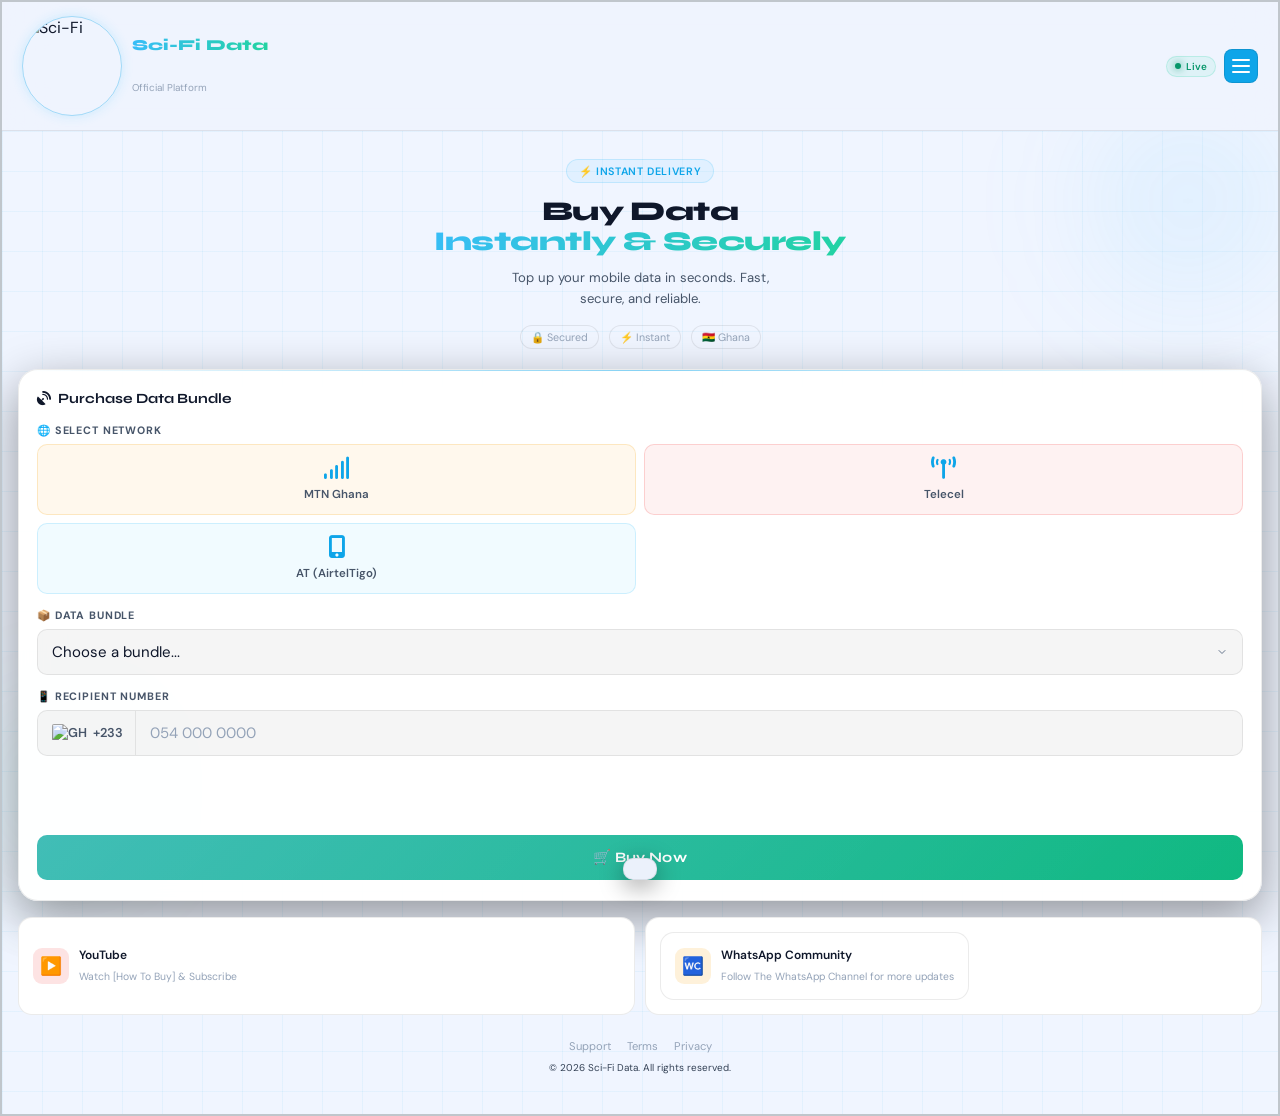
==== index.html @ 79920dbc "Add files via upload" ====
<!DOCTYPE html>

<html lang="en">
<head>

   <script src="https://cdn.jsdelivr.net/npm/eruda"></script>
    <script>
        eruda.init();
    </script>

<meta name="google-site-verification" content="oDzcV6Ibpo5Q54wV2szqfqz9L-232nFg3pJ0kwwV8Q4" />

    <meta charset="UTF-8">
    <meta name="viewport" content="width=device-width, initial-scale=1.0">
    <title>Sci-Fi Data | Fast, Secure & Cheap MTN, TELECEL and AirtelTigo  Data Bundles</title>

<link rel="icon" href="data:image/svg+xml,<svg xmlns=%22http://www.w3.org/2000/svg%22 viewBox=%220 0 100 100%22><rect width=%22100%22 height=%22100%22 rx=%2220%22 fill=%22%2338BDF8%22/><text y=%221.2em%22 x=%228%22 font-size=%2265%22 font-weight=%22bold%22 font-family=%22Arial%22 fill=%22white%22>SF</text></svg>">

<link rel="icon" href="favicon.ico" type="image/x-icon">

<link rel="icon" sizes="192x192" href="logo-192.png">

<link rel="apple-touch-icon" href="logo-apple.png">


    <link href="https://fonts.googleapis.com/css2?family=Syne:wght@400;600;700;800&family=DM+Sans:wght@300;400;500;600&display=swap" rel="stylesheet">
    <script src="https://cdn.jsdelivr.net/npm/@supabase/supabase-js@2" crossorigin="anonymous"></script>

<script src="https://js.paystack.co/v1/inline.js"></script>

  

<link rel="stylesheet" href="https://cdnjs.cloudflare.com/ajax/libs/font-awesome/6.0.0/css/all.min.css">

<meta property="og:image" content="https://shark-enpire.github.io/sci-fidatabundle/static/img/IMG_0749.png">

<meta property="og:title" content="Sci-Fi Data: Cheap MTN & Vodafone Bundles">

<meta property="og:description" content="Get 1GB for only 5GHC. Fast, automated, and reliable service.">

<meta property="og:url" content="https://shark-empire.github.io/fci-fidatabundle/">

<meta property="og:type" content="website">

<meta name="twitter:card" content="summary_large_image">
<meta name="twitter:image" content="https://shark-empire.github.io/sci-fidatabundle/static/img/IMG_0749.png">


    <style>


    /* ═══════════════════════════════════════
       THEME: DARK (default) + LIGHT (device)
    ═══════════════════════════════════════ */
    :root {
        --bg:            #050A14;
        --surface:       #0D1526;
        --surface2:      #111E35;
        --border:        rgba(255,255,255,0.07);
        --border-accent: rgba(56,189,248,0.3);
        --accent:        #38BDF8;
        --accent2:       #0EA5E9;
        --green:         #22D3A1;
        --green2:        #10B981;
        --text:          #F0F6FF;
        --muted:         #64748B;
        --muted2:        #94A3B8;
        --yellow:        #F59E0B;
        --red:           #EF4444;
        --radius:        16px;
        --radius-sm:     10px;
        --shell-bg:      #0a0f1a;
        --shell-border:  rgba(255,255,255,0.12);
        --shell-btn:     #1a1a1a;
        --header-bg:     rgba(5,10,20,0.85);
        --card-bg:       rgba(13,21,38,0.85);
        --input-bg:      rgba(0,0,0,0.3);
    }

    @media (prefers-color-scheme: light) {
        :root {
            --bg:            #F0F5FF;
            --surface:       #FFFFFF;
            --surface2:      #EBF1FB;
            --border:        rgba(0,0,0,0.08);
            --border-accent: rgba(14,165,233,0.35);
            --accent:        #0EA5E9;
            --accent2:       #0284C7;
            --green:         #059669;
            --green2:        #047857;
            --text:          #0F172A;
            --muted:         #94A3B8;
            --muted2:        #475569;
            --yellow:        #D97706;
            --red:           #DC2626;
            --shell-bg:      #E2E8F0;
            --shell-border:  rgba(0,0,0,0.15);
            --shell-btn:     #CBD5E1;
            --header-bg:     rgba(240,245,255,0.92);
            --card-bg:       rgba(255,255,255,0.95);
            --input-bg:      rgba(0,0,0,0.04);
        }
    }

    /* ═══════════════════════════════════════
       RESET & BASE
    ═══════════════════════════════════════ */
    * { margin: 0; padding: 0; box-sizing: border-box; }

    body {
        font-family: 'DM Sans', sans-serif;
        color: var(--text);
        min-height: 100vh;
        display: flex;
        align-items: center;
        justify-content: center;
        background: #0d0d0d;
        position: relative;
    }
    @media (prefers-color-scheme: light) {
        body { background: #C0CFE4; }
    }

    body::before {
        content: '';
        position: fixed; inset: 0; z-index: 0;
        background:
            radial-gradient(ellipse 80% 60% at 50% 0%,  rgba(56,189,248,0.07)  0%, transparent 70%),
            radial-gradient(ellipse 60% 40% at 80% 100%, rgba(34,211,161,0.05) 0%, transparent 60%),
            linear-gradient(160deg, #040810 0%, #000 60%);
    }
    @media (prefers-color-scheme: light) {
        body::before {
            background:
                radial-gradient(ellipse 80% 60% at 50% 0%,  rgba(14,165,233,0.1) 0%, transparent 70%),
                radial-gradient(ellipse 60% 40% at 80% 100%, rgba(5,150,105,0.07) 0%, transparent 60%),
                linear-gradient(160deg, #BFCFE4 0%, #C0CFE4 60%);
        }
    }

    /* ═══════════════════════════════════════
       PHONE SHELL
       KEY FIX: height (not min-height) so the
       flex children are truly constrained and
       only .screen scrolls internally.
    ═══════════════════════════════════════ */
    .phone-shell {
        position: relative;
        z-index: 1;
        width:  100%;
        min-height: 100dvh;
        background: var(--shell-bg);
        border-radius: 0;
        border: 2px solid var(--shell-border);
        box-shadow:
            0 0 0 1px  rgba(0,0,0,0.5),
            0 0 0 10px var(--shell-btn),
            0 0 0 11px rgba(0,0,0,0.12),
            0 60px 120px rgba(0,0,0,0.55),
            0 20px 40px  rgba(0,0,0,0.35),
            inset 0 0 0 1px rgba(255,255,255,0.05);
        overflow: hidden;
        display: flex;
        flex-direction: column;
    }

    /* decorative side buttons */
    .phone-shell::before {
        content: '';
        position: absolute; left: -13px; top: 130px;
        width: 4px; height: 36px;
        background: var(--shell-btn);
        border-radius: 2px 0 0 2px;
        box-shadow: 0 50px 0 var(--shell-btn), 0 96px 0 var(--shell-btn);
    }
    .phone-shell::after {
        content: '';
        position: absolute; right: -13px; top: 180px;
        width: 4px; height: 70px;
        background: var(--shell-btn);
        border-radius: 0 2px 2px 0;
    }

    /* ═══════════════════════════════════════
       HEADER  —  flex-shrink:0 = never scrolls
    ═══════════════════════════════════════ */
    .app-header {
        flex-shrink: 0;
        display: flex;
        align-items: center;
        justify-content: space-between;
        padding: 14px 20px;
        background: var(--header-bg);
        backdrop-filter: blur(24px);
        -webkit-backdrop-filter: blur(24px);
        border-bottom: 1px solid var(--border);
        z-index: 30;
    }

    .logo-group { display: flex; align-items: center; gap: 10px; }
    .logo-img {
        width: 100px; height: 100px;
        border-radius: 50%; object-fit: cover;
        border: 1.5px solid var(--border-accent);
        box-shadow: 0 0 12px rgba(56,189,248,0.2);
    }

.logo-text strong {
    display: block;
    font-family: 'Syne', sans-serif;
    font-weight: 800; 
    font-size: 0.95rem;
    
    /* 1. Set a solid fallback color first */
    color: #38BDF8; 
    
    /* 2. Apply the gradient */
    background-image: linear-gradient(90deg, #38BDF8, #22D3A1);
    
    /* 3. Clip it */
    -webkit-background-clip: text;
    background-clip: text;
    
    /* 4. Only then set fill to transparent */
    -webkit-text-fill-color: transparent;
}



    .logo-text span { font-size: 0.62rem; color: var(--muted); }

    .header-right { display: flex; align-items: center; gap: 8px; }

    .status-pill {
        display: flex; align-items: center; gap: 5px;
        padding: 3px 8px;
        background: rgba(34,211,161,0.08);
        border: 1px solid rgba(34,211,161,0.2);
        border-radius: 20px;
        font-size: 0.62rem; font-weight: 600;
        color: var(--green);
    }

.status-dot {
    width: 6px; 
    height: 6px; 
    border-radius: 50%;
    background-color: var(--green); /* Ensure this is #22D3A1 */
    flex-shrink: 0; /* Prevents the dot from squishing */
    display: block;
    box-shadow: 0 0 8px var(--green);
    animation: pulse-dot 1.5s infinite;
}

@keyframes pulse-dot {
    0% {
        transform: scale(0.95);
        box-shadow: 0 0 0 0 rgba(34, 211, 161, 0.7);
    }
    70% {
        transform: scale(1);
        box-shadow: 0 0 0 6px rgba(34, 211, 161, 0);
    }
    100% {
        transform: scale(0.95);
        box-shadow: 0 0 0 0 rgba(34, 211, 161, 0);
    }
}


.menu-btn {
    width: 34px; 
    height: 34px; 
    border-radius: 8px;
    border: 1px solid rgba(255,255,255,0.2);
    display: flex; 
    flex-direction: column;
    align-items: center; 
    justify-content: center;
    gap: 4px;
    cursor: pointer;
    background-color: #20b2aa; 
    transition: all 0.3s ease; /* Adds a smooth color flip */
}

.menu-btn span {
    width: 18px; 
    height: 2px;
    /* Use a color that is white by default but can change */
    background-color: #FFFFFF; 
    border-radius: 10px;
    display: block;
}

@media (prefers-color-scheme: light) {
    .menu-btn {
        /* Makes the button match your light theme accent */
        background-color: var(--accent);
        border: 1px solid rgba(0,0,0,0.1);
    }
    
    /* Ensure the lines stay visible if the accent is too light */
    .menu-btn span {
        background-color: #FFFFFF; 
        /* Or change to var(--bg) if you want dark lines on light button */
    }
}

.menu-btn:active {
    transform: scale(0.92);
    opacity: 0.8;
}


    .dropdown { position: relative; }
    .dropdown-content {
        position: absolute; right: 0; top: calc(100% + 6px);
        background: var(--surface);
        border-radius: var(--radius-sm);
        display: none; min-width: 180px;
        border: 1px solid var(--border);
        box-shadow: 0 16px 40px rgba(0,0,0,0.35);
        overflow: hidden; z-index: 200;
    }
    .dropdown-content a {
        display: flex; align-items: center; gap: 8px;
        padding: 11px 14px;
        color: var(--muted2); text-decoration: none;
        font-size: 0.8rem;
        border-bottom: 1px solid var(--border);
        transition: all 0.2s;
    }
    .dropdown-content a:last-child { border-bottom: none; }
    .dropdown-content a:hover { color: var(--text); background: var(--surface2); }
    .show { display: block !important; }

    /* ═══════════════════════════════════════
       SCREEN  —  flex:1 + overflow-y = scrolls
    ═══════════════════════════════════════ */
    .screen {
        flex: 1;
        overflow-y: auto;
        overflow-x: hidden;
        position: relative;
        background: var(--bg);
        scrollbar-width: none;
    }
    .screen::-webkit-scrollbar { display: none; }

    .screen-bg {
        position: absolute; inset: 0;
        z-index: 0; pointer-events: none;
    }
    .bg-grid {
        position: absolute; inset: 0;
        background-image:
            linear-gradient(rgba(56,189,248,0.04) 1px, transparent 1px),
            linear-gradient(90deg, rgba(56,189,248,0.04) 1px, transparent 1px);
        background-size: 40px 40px;
        animation: drift 30s linear infinite;
    }
    @media (prefers-color-scheme: light) {
        .bg-grid {
            background-image:
                linear-gradient(rgba(14,165,233,0.06) 1px, transparent 1px),
                linear-gradient(90deg, rgba(14,165,233,0.06) 1px, transparent 1px);
        }
    }
    @keyframes drift { to { background-position: 40px 40px; } }

    .bg-orb1 {
        position: absolute; width: 300px; height: 300px;
        top: -80px; right: -60px; border-radius: 50%;
        background: radial-gradient(circle, rgba(56,189,248,0.12), transparent 70%);
        filter: blur(50px);
        animation: float1 12s ease-in-out infinite;
    }
    .bg-orb2 {
        position: absolute; width: 250px; height: 250px;
        bottom: 200px; left: -60px; border-radius: 50%;
        background: radial-gradient(circle, rgba(34,211,161,0.1), transparent 70%);
        filter: blur(50px);
        animation: float2 15s ease-in-out infinite;
    }
    @keyframes float1 { 0%,100%{transform:translate(0,0)} 50%{transform:translate(-20px,20px)} }
    @keyframes float2 { 0%,100%{transform:translate(0,0)} 50%{transform:translate(15px,-15px)} }

    .screen-content {
        position: relative; z-index: 1;
        padding-bottom: 28px;
    }

    /* ═══════════════════════════════════════
       HERO
    ═══════════════════════════════════════ */
    .hero {
        text-align: center;
        padding: 28px 20px 20px;
        animation: fadeUp 0.5s ease both;
    }
    @keyframes fadeUp {
        from { opacity:0; transform:translateY(16px); }
        to   { opacity:1; transform:translateY(0); }
    }
    .hero-badge {
        display: inline-flex; align-items: center; gap: 5px;
        padding: 4px 12px;
        background: rgba(56,189,248,0.08);
        border: 1px solid rgba(56,189,248,0.2);
        border-radius: 20px;
        font-size: 0.67rem; font-weight: 600;
        color: var(--accent);
        letter-spacing: 0.06em; text-transform: uppercase;
        margin-bottom: 14px;
    }
    .hero h1 {
        font-family: 'Syne', sans-serif;
        font-size: 1.7rem; font-weight: 800;
        line-height: 1.1; letter-spacing: -0.02em;
        margin-bottom: 10px;
    }

.hero h1 .highlight {
    /* 1. Set a solid fallback color first */
    color: #38BDF8; 
    
    /* 2. Apply the gradient */
    background-image: linear-gradient(135deg, #38BDF8, #22D3A1);
    
    /* 3. Clip it */
    -webkit-background-clip: text;
    background-clip: text;
    
    /* 4. Only then set fill to transparent */
    -webkit-text-fill-color: transparent;
    
    /* Extra: Ensure it's inline-block to handle the clip better */
    display: inline-block;
}

    .hero p {
        color: var(--muted2); font-size: 0.82rem;
        max-width: 260px; margin: 0 auto; line-height: 1.6;
    }
    .trust-bar {
        display: flex; justify-content: center;
        gap: 10px; margin-top: 16px; flex-wrap: wrap;
    }
    .trust-item {
        display: flex; align-items: center; gap: 4px;
        font-size: 0.67rem; color: var(--muted);
        background: rgba(255,255,255,0.03);
        padding: 4px 10px; border-radius: 20px;
        border: 1px solid var(--border);
    }

    /* ═══════════════════════════════════════
       MAIN CARD
    ═══════════════════════════════════════ */
    .card {
        background: var(--card-bg);
        backdrop-filter: blur(20px);
        padding: 20px 18px;
        margin: 0 16px 16px;
        border-radius: 20px;
        border: 1px solid var(--border);
        box-shadow: 0 16px 50px rgba(0,0,0,0.4), inset 0 1px 0 rgba(255,255,255,0.05);
        animation: fadeUp 0.5s 0.1s ease both;
        position: relative; overflow: hidden;
    }
    .card::before {
        content: '';
        position: absolute; top: 0; left: 0; right: 0; height: 1px;
        background: linear-gradient(90deg, transparent, var(--accent), transparent);
        opacity: 0.5;
    }
    .card-title {
        font-family: 'Syne', sans-serif;
        font-weight: 700; font-size: 0.88rem;
        margin-bottom: 16px; color: var(--text);
        display: flex; align-items: center; gap: 7px;
    }
    .field-group { margin-bottom: 14px; }
    .field-label {
        font-size: 0.67rem; font-weight: 700;
        color: var(--muted2);
        text-transform: uppercase; letter-spacing: 0.08em;
        margin-bottom: 7px;
        display: flex; align-items: center; gap: 5px;
    }

    .network-grid {
        display: grid; grid-template-columns: 1fr 1fr;
        gap: 8px; margin-bottom: 14px;
    }
    .network-card {
        padding: 12px 10px;
        border-radius: var(--radius-sm);
        border: 1px solid var(--border);
        background: var(--input-bg);
        cursor: pointer; text-align: center;
        transition: all 0.2s;
        display: flex; flex-direction: column;
        align-items: center; gap: 5px;
    }
    .network-card .net-emoji { font-size: 1.2rem; }
    .network-card .net-name  { font-size: 0.72rem; font-weight: 600; color: var(--muted2); }

    .network-card[data-network="MTN"]                  { background: rgba(245,158,11,0.07); border-color: rgba(245,158,11,0.2); }
    .network-card[data-network="MTN"].selected         { background: rgba(245,158,11,0.13); border-color: var(--yellow); box-shadow: 0 0 0 2px rgba(245,158,11,0.2); }
    .network-card[data-network="MTN"].selected .net-name { color: var(--yellow); }

    .network-card[data-network="Vodafone"]                  { background: rgba(239,68,68,0.07); border-color: rgba(239,68,68,0.2); }
    .network-card[data-network="Vodafone"].selected         { background: rgba(239,68,68,0.13); border-color: var(--red); box-shadow: 0 0 0 2px rgba(239,68,68,0.2); }
    .network-card[data-network="Vodafone"].selected .net-name { color: var(--red); }

    select, input[type="tel"] {
        width: 100%; padding: 12px 14px;
        border-radius: var(--radius-sm);
        border: 1px solid var(--border);
        background: var(--input-bg);
        color: var(--text); outline: none;
        font-size: 15px; font-family: 'DM Sans', sans-serif;
        transition: all 0.25s;
        -webkit-appearance: none; appearance: none;
    }
    select {
        background-image: url("data:image/svg+xml,%3Csvg xmlns='http://www.w3.org/2000/svg' width='12' height='12' viewBox='0 0 24 24' fill='none' stroke='%2364748b' stroke-width='2' stroke-linecap='round' stroke-linejoin='round'%3E%3Cpolyline points='6 9 12 15 18 9'%3E%3C/polyline%3E%3C/svg%3E");
        background-repeat: no-repeat;
        background-position: right 14px center;
        background-color: var(--input-bg);
        padding-right: 36px; cursor: pointer;
    }
    select option { background: #0D1526; color: var(--text); }
    select:focus, input:focus {
        border-color: var(--accent);
        background: rgba(56,189,248,0.04);
        box-shadow: 0 0 0 3px rgba(56,189,248,0.08);
    }
    input::placeholder { color: var(--muted); }

.network-card[data-network="AirtelTigo"] { 
    background: rgba(56, 189, 248, 0.07); 
    border-color: rgba(56, 189, 248, 0.2); 
}
.network-card[data-network="AirtelTigo"].selected { 
    background: rgba(56, 189, 248, 0.13); 
    border-color: var(--accent); 
    box-shadow: 0 0 0 2px rgba(56, 189, 248, 0.2); 
}
.network-card[data-network="AirtelTigo"].selected .net-name { 
    color: var(--accent); 
}


    .phone-input-wrap {
        display: flex;
        border-radius: var(--radius-sm);
        border: 1px solid var(--border);
        overflow: hidden;
        background: var(--input-bg);
        transition: all 0.25s;
    }
    .phone-input-wrap:focus-within {
        border-color: var(--accent);
        background: rgba(56,189,248,0.04);
        box-shadow: 0 0 0 3px rgba(56,189,248,0.08);
    }
    .phone-prefix {
        display: flex; align-items: center; gap: 6px;
        padding: 12px 12px 12px 14px;
        border-right: 1px solid var(--border);
        font-size: 0.8rem; font-weight: 600;
        color: var(--muted2); white-space: nowrap;
    }
    .phone-input-wrap input {
        border: none; background: transparent;
        border-radius: 0; box-shadow: none; flex: 1;
    }
    .phone-input-wrap input:focus { box-shadow: none; background: transparent; border: none; }

    .price-display {
        display: flex; align-items: center; justify-content: space-between;
        padding: 12px 14px;
        background: rgba(34,211,161,0.06);
        border: 1px solid rgba(34,211,161,0.15);
        border-radius: var(--radius-sm);
        margin-bottom: 14px;
        opacity: 0; transition: opacity 0.3s;
    }
    .price-display.visible { opacity: 1; }
    .price-label { font-size: 0.75rem; color: var(--muted2); }
    .price-amount {
        font-family: 'Syne', sans-serif;
        font-size: 1.25rem; font-weight: 800;
        color: var(--green);
    }

    .main-btn {
        width: 100%; padding: 14px;
       background: linear-gradient(135deg, #20b2aa, #10B981);
        border: none; border-radius: var(--radius-sm);
        font-weight: 700; font-family: 'Syne', sans-serif;
        font-size: 0.9rem; letter-spacing: 0.02em;
        color: white; cursor: pointer;
        transition: all 0.25s;
        position: relative; overflow: hidden;
        display: flex; align-items: center; justify-content: center; gap: 7px;
  
    }
    .main-btn::before {
        content: '';
        position: absolute; inset: 0;
        background: linear-gradient(135deg, rgba(255,255,255,0.15), transparent);
    }
    .main-btn:hover:not(:disabled) { transform: translateY(-1px); box-shadow: 0 6px 20px rgba(34,211,161,0.4); }
    .main-btn:active:not(:disabled) { transform: translateY(0); }
    .main-btn:disabled { opacity: 0.6; cursor: not-allowed; }

    .spinner {
        width: 14px; height: 14px;
        border: 2px solid rgba(255,255,255,0.3);
        border-top-color: white; border-radius: 50%;
        animation: spin 0.7s linear infinite;
        display: none;
    }
    @keyframes spin { to { transform: rotate(360deg); } }

    /* ═══════════════════════════════════════
       ACTION CARDS
    ═══════════════════════════════════════ */
    .actions {
        display: grid; grid-template-columns: 1fr 1fr;
        gap: 10px; margin: 0 16px 20px;
        animation: fadeUp 0.5s 0.2s ease both;
    }
    .action-card {
        padding: 14px; border-radius: 14px;
        border: 1px solid var(--border);
        background: var(--surface);
        cursor: pointer; text-decoration: none;
        display: flex; align-items: center; gap: 10px;
        transition: all 0.25s; color: var(--text);
    }
    .action-card:hover {
        transform: translateY(-2px);
        box-shadow: 0 6px 20px rgba(0,0,0,0.15);
        border-color: var(--border-accent);
    }
    .action-icon {
        width: 36px; height: 36px; border-radius: 9px;
        display: flex; align-items: center; justify-content: center;
        font-size: 1.1rem; flex-shrink: 0;
    }
    .action-icon.yt   { background: rgba(239,68,68,0.15); }
    .action-icon.growth{ background: rgba(245,158,11,0.15); }
    .action-info strong { display: block; font-size: 0.75rem; font-weight: 600; margin-bottom: 1px; }
    .action-info span   { font-size: 0.65rem; color: var(--muted); }

    /* ═══════════════════════════════════════
       FOOTER
    ═══════════════════════════════════════ */
    footer { text-align: center; padding: 4px 20px 12px; }
    .footer-links { display: flex; justify-content: center; gap: 16px; margin-bottom: 8px; }
    .footer-links a { font-size: 0.7rem; color: var(--muted); text-decoration: none; transition: color 0.2s; }
    .footer-links a:hover { color: var(--accent); }
    .footer-copy { font-size: 0.62rem; color: #334155; }

 

    /* ═══════════════════════════════════════
       MODAL (bottom sheet)
    ═══════════════════════════════════════ */
    .modal {
        display: none; position: fixed; inset: 0; z-index: 500;
        background: rgba(0,0,0,0.7); backdrop-filter: blur(8px);
        align-items: flex-end; justify-content: center;
    }
    .modal.open { display: flex; animation: fadeModal 0.2s ease; }
    @keyframes fadeModal { from{opacity:0} to{opacity:1} }

    .modal-box {
        background: var(--surface);
        width: 100%; max-width: 390px;
        border-radius: 24px 24px 0 0;
        border: 1px solid var(--border); border-bottom: none;
        overflow: hidden;
        box-shadow: 0 -20px 60px rgba(0,0,0,0.4);
        animation: slideUpSheet 0.3s ease;
    }
    @keyframes slideUpSheet { from{transform:translateY(100%)} to{transform:translateY(0)} }

    .modal-handle { display: flex; justify-content: center; padding: 12px 0 4px; }
    .modal-handle-bar { width: 40px; height: 4px; background: var(--border); border-radius: 4px; }
    .modal-header { padding: 4px 20px 0; display: flex; align-items: center; justify-content: space-between; }
    .modal-header h3 { font-family: 'Syne', sans-serif; font-weight: 700; font-size: 1rem; }
    .close-btn {
        width: 30px; height: 30px; border-radius: 50%;
        background: var(--surface2); border: 1px solid var(--border);
        color: var(--muted2);
        display: flex; align-items: center; justify-content: center;
        cursor: pointer; font-size: 1rem; transition: all 0.2s;
    }
    .close-btn:hover { background: rgba(255,255,255,0.1); color: var(--text); }
    .modal-body { padding: 16px 20px; }
    .terms-item { display: flex; gap: 10px; padding: 11px 0; border-bottom: 1px solid var(--border); }
    .terms-item:last-child { border-bottom: none; }
    .terms-num {
        width: 22px; height: 22px; border-radius: 50%; flex-shrink: 0;
        background: rgba(56,189,248,0.12); border: 1px solid rgba(56,189,248,0.2);
        display: flex; align-items: center; justify-content: center;
        font-size: 0.65rem; font-weight: 700; color: var(--accent);
    }
    .terms-text { font-size: 0.78rem; color: var(--muted2); line-height: 1.5; padding-top: 2px; }
    .modal-footer { padding: 4px 20px 20px; }
    .agree-btn {
        width: 100%; padding: 13px;
        background: linear-gradient(135deg, var(--accent), var(--accent2));
        border: none; border-radius: var(--radius-sm);
        font-weight: 700; font-family: 'Syne', sans-serif;
        font-size: 0.875rem; color: white; cursor: pointer; transition: all 0.25s;
    }
    .agree-btn:hover { opacity: 0.9; }

    /* ═══════════════════════════════════════
       TOAST
    ═══════════════════════════════════════ */
    .toast {
        position: fixed; bottom: 80px; left: 50%;
        transform: translateX(-50%) translateY(60px);
        background: var(--surface2);
        border: 1px solid var(--border);
        border-radius: 10px; padding: 10px 16px;
        font-size: 0.78rem; color: var(--text);
        z-index: 999;
        display: flex; align-items: center; gap: 6px;
        transition: transform 0.3s ease;
        box-shadow: 0 6px 24px rgba(0,0,0,0.4);
        white-space: nowrap; max-width: 330px;
    }
    .toast.show { transform: translateX(-50%) translateY(0); }
    .toast.error   { border-color: rgba(239,68,68,0.35); }
    .toast.success { border-color: rgba(34,211,161,0.35); }

    /* ═══════════════════════════════════════
       RESPONSIVE — real phones fill viewport
    ═══════════════════════════════════════ */
    @media (max-width: 430px) {
        body { align-items: flex-start; background: var(--bg); }
        body::before { display: none; }
        .phone-shell {
            width: 100vw;
            height: 100vh;
            border-radius: 0;
            border: none;
            box-shadow: none;
        }
        .phone-shell::before,
        .phone-shell::after { display: none; }
        .toast { bottom: 24px; }
    }

.net-emoji i {
    color: var(--accent); /* This makes the icons match your blue theme */
    font-size: 1.4rem;
}


</style>


</head>
<body>

<!-- ══════════════════════════════════════════════
     PHONE SHELL
     Layout: [① header pinned] [② screen scrolls] [③ home bar pinned]
═══════════════════════════════════════════════ -->

<div class="phone-shell">


<!-- ① HEADER — flex-shrink:0, never moves -->
<header class="app-header">
    <div class="logo-group">
        <img src="https://i.imgur.com/wKOG6wP.png" alt="Sci-Fi" class="logo-img">
        <div class="logo-text">
            <strong> Sci-Fi Data</strong><br>
            <span>Official Platform</span>
        </div>
    </div>
    <div class="header-right">
        <div class="status-pill">
            <div class="status-dot"></div>
            Live
        </div>
        <div class="dropdown">
            <div class="menu-btn" id="menuBtn">
                <span></span><span></span><span></span>
            </div>
            <div id="menu" class="dropdown-content">
                <a href="https://wa.me/233540753328" target="_blank"><span>💬</span> Contact Support</a>
                <a href="#" id="termsLink"><span>📋</span> Terms & Conditions</a>
            </div>
        </div>
    </div>
</header>

<!-- ② SCREEN — only this div scrolls -->
<div class="screen">
    <div class="screen-bg">
        <div class="bg-grid"></div>
        <div class="bg-orb1"></div>
        <div class="bg-orb2"></div>
    </div>

    <div class="screen-content">

        <!-- HERO -->
        <section class="hero">
            <div class="hero-badge">⚡ Instant Delivery</div>
            <h1>Buy Data<br><span class="highlight">Instantly & Securely</span></h1>
            <p>Top up your mobile data in seconds. Fast, secure, and reliable.</p>
            <div class="trust-bar">
                <div class="trust-item">🔒 Secured</div>
                <div class="trust-item">⚡ Instant</div>
                <div class="trust-item">🇬🇭 Ghana</div>
            </div>
        </section>

        <!-- PURCHASE CARD -->
        <div class="card">
            <div class="card-title"><span> <i class="fas fa-satellite-dish"></i> </span> Purchase Data Bundle</div>

            <div class="field-group">
                <div class="field-label">🌐 Select Network</div>

<div class="network-grid">
    <div class="network-card" data-network="MTN" onclick="selectNetwork('MTN', this)">
        <div class="net-emoji"> <i class="fas fa-signal"></i> </div>
        <div class="net-name">MTN Ghana</div>
    </div>
    <div class="network-card" data-network="Vodafone" onclick="selectNetwork('Vodafone', this)">
        <div class="net-emoji"> <i class="fas fa-tower-broadcast"></i> </div>
        <div class="net-name">Telecel</div> </div>
    <div class="network-card" data-network="AirtelTigo" onclick="selectNetwork('AirtelTigo', this)">
        <div class="net-emoji"> <i class="fas fa-mobile-screen-button"></i> </div>
        <div class="net-name">AT (AirtelTigo)</div>
    </div>
</div>

            </div>

            <div class="field-group">
                <div class="field-label">📦 Data Bundle</div>
                <select id="bundle" onchange="updatePrice()">
                    <option value="" disabled selected>Choose a bundle...</option>
                </select>
            </div>

     <div class="field-group">
    <div class="field-label">📱 Recipient Number</div>
    <div class="phone-input-wrap">
        <div class="phone-prefix">
            <span class="flag"><img src="https://flagcdn.com/w20/gh.png" alt="GH" style="width: 20px; border-radius: 2px;"></span>
            <span>+233</span>
        </div>
        <input type="tel" id="phone" placeholder="054 000 0000" maxlength="10">
    </div>
    <div id="nameVerification" style="font-size: 0.75rem; font-weight: 600; margin-top: 6px; padding: 2px 4px; display: none;"></div>
</div>

            <div class="price-display" id="priceDisplay">
                <span class="price-label">Total to Pay</span>
                <span class="price-amount" id="priceAmount">GH₵ 0.00</span>
            </div>

            <button id="buyBtn" class="main-btn" onclick="buyData()">
                <div class="spinner" id="spinner"></div>
                <span id="btnText">🛒 Buy Now</span>
            </button>
        </div>

        <!-- ACTION CARDS -->
        <div class="actions">
            <a href="https://youtube.com/@scifinetworkempire?sub_confirmation=1" target="_blank" class="action-card">
                <div class="action-icon yt">▶️</div>
                <div class="action-info">
                    <strong>YouTube</strong>
                    <span>Watch [How To Buy] & Subscribe</span>
                </div>
            </a>
            <div class="action-card" onclick="showToast('Join The Channel for More Updates soon!')">
       <a href="https://chat.whatsapp.com/EF1HL1EzwCHFexy0tGEOpb?s=cl&p=i&mlu=1" class="action-card" target="_blank" rel="noopener noreferrer">
    <div class="action-icon growth">🚾</div>
    <div class="action-info">
        <strong>WhatsApp Community</strong>
        <span>Follow The WhatsApp Channel for more updates </span>
    </div>
</a>
            </div>
        </div>

        <!-- FOOTER -->
        <footer>
            <div class="footer-links">
                <a href="https://wa.me/233540753328" target="_blank">Support</a>
                <a href="#" id="footerTermsLink">Terms</a>
                <a href="#">Privacy</a>
            </div>
            <div class="footer-copy">© 2026 Sci-Fi Data. All rights reserved.</div>
        </footer>

    </div><!-- /screen-content -->
</div><!-- /screen -->


</div><!-- /phone-shell -->

<!-- TERMS MODAL -->

<div id="termsModal" class="modal">
    <div class="modal-box">
        <div class="modal-handle"><div class="modal-handle-bar"></div></div>
        <div class="modal-header">
            <h3>Terms & Conditions</h3>
            <button class="close-btn" id="closeModalBtn">✕</button>
        </div>
        <div class="modal-body">
            <div class="terms-item">
                <div class="terms-num">1</div>
                <div class="terms-text">Data delivery is typically instant but may take up to 30 minutes depending on network load.</div>
            </div>
            <div class="terms-item">
                <div class="terms-num">2</div>
                <div class="terms-text">Ensure the phone number entered is correct before payment. No refunds for incorrect numbers.</div>
            </div>
            <div class="terms-item">
                <div class="terms-num">3</div>
                <div class="terms-text">All transactions are secured via Paystack. We do not store your payment details.</div>
            </div>
            <div class="terms-item">
                <div class="terms-num">4</div>
                <div class="terms-text">By using Sci-Fi Data, you agree to our privacy policy and service terms.</div>
            </div>
        </div>
        <div class="modal-footer">
            <button class="agree-btn" id="confirmTermsBtn">I Understand & Agree</button>
        </div>
    </div>
</div>

<!-- TOAST -->

<div class="toast" id="toast"></div>

<script>


// Initialize Supabase (Ensure RLS is enabled on your Supabase dashboard!)
const _supabase = supabase.createClient(
    "https://zhinkuoqxsmotnbsjdue.supabase.co",
    "eyJhbGciOiJIUzI1NiIsInR5cCI6IkpXVCJ9.eyJpc3MiOiJzdXBhYmFzZSIsInJlZiI6InpoaW5rdW9xeHNtb3RuYnNqZHVlIiwicm9sZSI6ImFub24iLCJpYXQiOjE3NzIzOTc1MzIsImV4cCI6MjA4Nzk3MzUzMn0.Kw5BDJDH9WOAiE3a-P6ylQiseErYG-mHCFi5fgamnUY"
);

// Global State Variables
let allBundles = [];
let selectedNetwork = null;
let lastVerifiedNumber = ""; // Tracks lookups to prevent duplicate webhook spam

// ═══════════════════════════════════════
// MOBILE MONEY NAME VERIFICATION
// ═══════════════════════════════════════
async function verifyMobileMoneyName() {
    const phoneInput = document.getElementById("phone");
    const nameDisplay = document.getElementById("nameVerification");
    const MAKE_LOOKUP_URL = "https://cloud.activepieces.com/api/v1/webhooks/52c9FefTQeztOkvcgzPwP/sync";
 // Replace with your real Webhook link

    let value = phoneInput.value.trim().replace(/\s+/g, ''); // strip out any extra spaces
    
    // 1. Reset display if user deletes text or drops below 10 digits
    if (value.length < 10) {
        nameDisplay.style.display = "none";
        nameDisplay.innerText = "";
        return;
    }

    // 2. Make sure they have tapped an official network card first
    if (!selectedNetwork) {
        showToast("Please choose a network first!", "error");
        return;
    }

    // 3. Only fire if the 10-digit number has actually changed
    if (value.length === 10 && value !== lastVerifiedNumber) {
        lastVerifiedNumber = value; 

        // Map your layout's network types to Paystack API bank codes
        let paystackBankCode = "";
        if (selectedNetwork === "MTN") paystackBankCode = "MTN";
        else if (selectedNetwork === "Vodafone") paystackBankCode = "VOD";
        else if (selectedNetwork === "AirtelTigo") paystackBankCode = "ATL";

        // Show a temporary styling while processing background network fetch
        nameDisplay.style.display = "block";
        nameDisplay.style.color = "var(--muted)";
        nameDisplay.innerHTML = `⏳ Verifying details...`;

        try {
            const response = await fetch(MAKE_LOOKUP_URL, {
                method: "POST",
                headers: { "Content-Type": "application/json" },
                body: JSON.stringify({
                    phoneNumber: String(value),
                    networkCode: paystackBankCode
                })
            });

            const result = await response.json();

            if (result.status === "success" && result.name) {
                // Update layout to display verified customer legal registry name
                nameDisplay.style.color = "var(--green)";
                nameDisplay.innerHTML = `👤 Registered Owner: <strong>${result.name}</strong>`;
            } else {
                // Fail gracefully if number isn't registered on MoMo
                nameDisplay.style.color = "var(--red)";
                nameDisplay.innerHTML = `⚠️ Number details could not be resolved`;
            }
        } catch (error) {
            console.error("Verification error:", error);
            nameDisplay.style.color = "var(--red)";
            nameDisplay.innerHTML = `❌ Error connecting to database lookup`;
        }
    }
}

// ═══════════════════════════════════════
// INITIALIZATION & EVENT LISTENERS
// ═══════════════════════════════════════
document.addEventListener("DOMContentLoaded", () => {
    loadBundles();

    // Hook up lookup verification to telephone field modifications
    const phoneInput = document.getElementById("phone");
    phoneInput.addEventListener("input", verifyMobileMoneyName);

    // Navigation and menu toggles
    const menuBtn = document.getElementById("menuBtn");
    const menu    = document.getElementById("menu");
    menuBtn.addEventListener("click", e => { e.stopPropagation(); menu.classList.toggle("show"); });
    window.addEventListener("click", () => menu.classList.remove("show"));

    // Modal UI Handlers
    const openModal  = () => document.getElementById("termsModal").classList.add("open");
    const closeModal = () => document.getElementById("termsModal").classList.remove("open");

    document.getElementById("termsLink").addEventListener("click", e => {
        e.preventDefault(); e.stopPropagation();
        menu.classList.remove("show"); openModal();
    });
    document.getElementById("footerTermsLink").addEventListener("click", e => { e.preventDefault(); openModal(); });
    document.getElementById("closeModalBtn").addEventListener("click", closeModal);
    document.getElementById("confirmTermsBtn").addEventListener("click", closeModal);
    document.getElementById("termsModal").addEventListener("click", e => { if (e.target === e.currentTarget) closeModal(); });
});

// ═══════════════════════════════════════
// INTERACTIVE APPS FLOW CONTROLLERS
// ═══════════════════════════════════════
function selectNetwork(network, el) {
    selectedNetwork = network;
    document.querySelectorAll('.network-card').forEach(c => c.classList.remove('selected'));
    el.classList.add('selected');
    
    populateBundles(allBundles.filter(b => b.network.toLowerCase() === network.toLowerCase()));
    document.getElementById('priceDisplay').classList.remove('visible');

    // Reset verification tracker so network changes re-validate numbers accurately
    lastVerifiedNumber = "";
    verifyMobileMoneyName();
}

async function loadBundles() {
    try {
        const { data, error } = await _supabase.from('bundles').select('*');
        if (error) throw error;
        allBundles = data;
        populateBundles(data);
    } catch (err) {
        console.error("Fetch Error:", err.message);
        showToast('Failed to load bundles. Please refresh.', 'error');
    }
}

function populateBundles(data) {
    const sel = document.getElementById('bundle');
    sel.innerHTML = '<option value="" disabled selected>Choose a bundle...</option>';
    data.forEach(item => {
        const opt = document.createElement('option');
        opt.value = item.id;
        opt.textContent = `${item.network} ${item.size} — GH₵${parseFloat(item.price).toFixed(2)}`;
        sel.appendChild(opt);
    });
}

function updatePrice() {
    const bundleId = document.getElementById('bundle').value;
    const bundle   = allBundles.find(b => String(b.id) === String(bundleId));
    if (bundle) {
        document.getElementById('priceAmount').textContent = `GH₵ ${parseFloat(bundle.price).toFixed(2)}`;
        document.getElementById('priceDisplay').classList.add('visible');
    }
}

// ═══════════════════════════════════════
// IN-LINE CHECKOUT AND PAYMENT CONTEXT
// ═══════════════════════════════════════

async function buyData() {
    const phone    = document.getElementById('phone').value.trim().replace(/\s+/g, '');
    const bundleId = document.getElementById('bundle').value;
    const buyBtn   = document.getElementById('buyBtn');
    const spinner  = document.getElementById('spinner');
    const btnText  = document.getElementById('btnText');

    if (!phone || phone.length < 10) { showToast('Enter a valid 10-digit phone number', 'error'); return; }
    if (!bundleId)                   { showToast('Please select a data bundle', 'error'); return; }

    const bundle = allBundles.find(b => String(b.id) === String(bundleId));
    buyBtn.disabled = true;
    spinner.style.display = 'block';
    btnText.textContent = 'Opening Payment...';

    // ═══════════ NEW FRONTEND PARSING LOGIC ═══════════
    // 1. Parse Data Size into explicit MB Integers
    let parsedVolume = 1000; // default fallback
    const rawSize = String(bundle.size).toUpperCase().trim();
    if (rawSize.includes('1GB')) parsedVolume = 1000;
    else if (rawSize.includes('2GB')) parsedVolume = 2000;
    else if (rawSize.includes('3GB')) parsedVolume = 3000;
    else if (rawSize.includes('4GB')) parsedVolume = 4000;
    else {
        // Fallback or attempt dynamic extraction if size matches things like "5GB"
        const matchedNum = rawSize.match(/\d+/);
        if (matchedNum) parsedVolume = parseInt(matchedNum[0], 10) * 1000;
    }

    // 2. Map legacy names like 'vodafone' to Telecel officially
    let parsedNetwork = String(bundle.network).toLowerCase().trim();
    if (parsedNetwork === 'vodafone') {
        parsedNetwork = 'telecel';
    }
    // ═══════════════════════════════════════════════════

    const handler = PaystackPop.setup({
        key:      'pk_live_68410a36c97591a8e61aa8fc998b9e39cf51b92f',
        email:    `${phone}@sci-fidata.com`,
        amount:   Math.round(parseFloat(bundle.price) * 100),
        currency: "GHS",
        ref:      'SF-' + Math.floor((Math.random() * 1000000000) + 1),
        metadata: {
            phone: phone,
            network: parsedNetwork,          // Clean normalized string (e.g., 'telecel', 'mtn')
            volumeInMB: parsedVolume,        // Raw, unquoted Integer (e.g., 2000)
            bundle_size: bundle.size,
            custom_fields: [
                { display_name: "Phone Number", variable_name: "phone", value: phone },
                { display_name: "Network", variable_name: "network", value: parsedNetwork },
                { display_name: "Volume MB", variable_name: "volume_in_mb", value: parsedVolume },
                { display_name: "Bundle ID", variable_name: "bundle_id", value: bundle.id }
            ]
        },
        callback: response => { 
            window.location.href = `success.html?ref=${response.reference}`; 
        },
        onClose:  () => {
            buyBtn.disabled = false;
            spinner.style.display = 'none';
            btnText.textContent = '🛒 Buy Now';
        }
    });
    handler.openIframe();
}

function showToast(msg, type = '') {
    const toast = document.getElementById('toast');
    const icons = { error: '⚠️', success: '✅' };
    toast.innerHTML = `<span>${icons[type] || 'ℹ️'}</span> ${msg}`;
    toast.className = `toast ${type} show`;
    setTimeout(() => toast.classList.remove('show'), 3500);
}

</script>

</body>
</html>
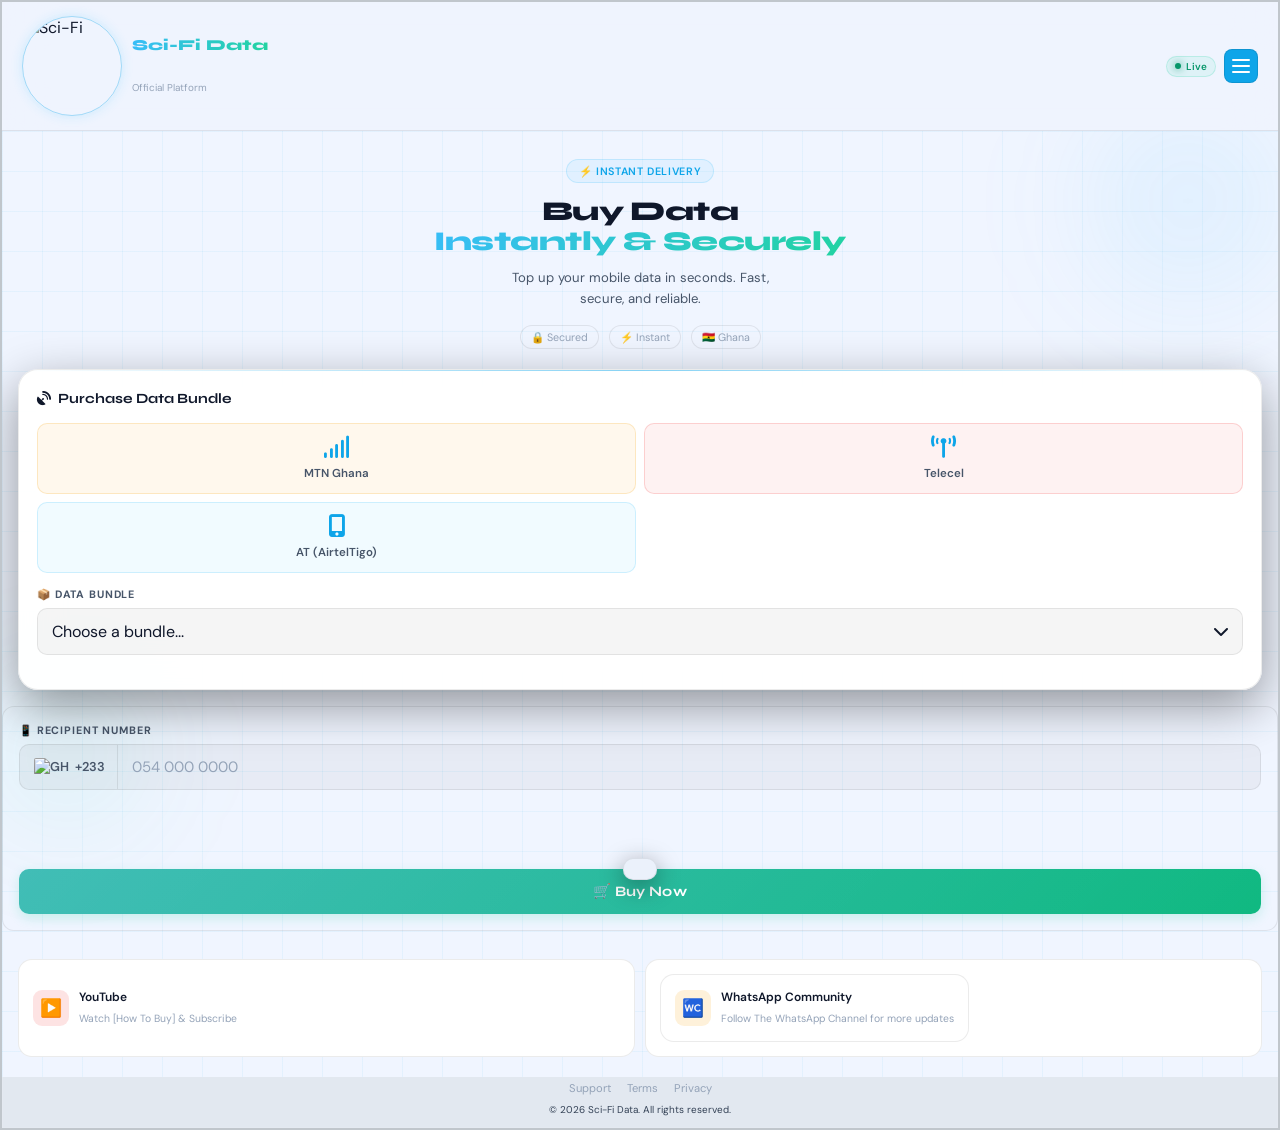
==== commit 1433793f: "V2 of activepiece" ====
--- a/index.html
+++ b/index.html
@@ -75,6 +75,10 @@
         --header-bg:     rgba(5,10,20,0.85);
         --card-bg:       rgba(13,21,38,0.85);
         --input-bg:      rgba(0,0,0,0.3);
+    --mtn-color: #FFCC00;
+    --vodafone-color: #EF4444;
+    --at-color: #38BDF8;
+
     }
 
     @media (prefers-color-scheme: light) {
@@ -493,6 +497,8 @@
         display: grid; grid-template-columns: 1fr 1fr;
         gap: 8px; margin-bottom: 14px;
     }
+
+
     .network-card {
         padding: 12px 10px;
         border-radius: var(--radius-sm);
@@ -671,56 +677,119 @@
     /* ═══════════════════════════════════════
        MODAL (bottom sheet)
     ═══════════════════════════════════════ */
-    .modal {
-        display: none; position: fixed; inset: 0; z-index: 500;
-        background: rgba(0,0,0,0.7); backdrop-filter: blur(8px);
-        align-items: flex-end; justify-content: center;
-    }
-    .modal.open { display: flex; animation: fadeModal 0.2s ease; }
-    @keyframes fadeModal { from{opacity:0} to{opacity:1} }
-
-    .modal-box {
-        background: var(--surface);
-        width: 100%; max-width: 390px;
-        border-radius: 24px 24px 0 0;
-        border: 1px solid var(--border); border-bottom: none;
-        overflow: hidden;
-        box-shadow: 0 -20px 60px rgba(0,0,0,0.4);
-        animation: slideUpSheet 0.3s ease;
-    }
-    @keyframes slideUpSheet { from{transform:translateY(100%)} to{transform:translateY(0)} }
-
-    .modal-handle { display: flex; justify-content: center; padding: 12px 0 4px; }
-    .modal-handle-bar { width: 40px; height: 4px; background: var(--border); border-radius: 4px; }
-    .modal-header { padding: 4px 20px 0; display: flex; align-items: center; justify-content: space-between; }
-    .modal-header h3 { font-family: 'Syne', sans-serif; font-weight: 700; font-size: 1rem; }
-    .close-btn {
-        width: 30px; height: 30px; border-radius: 50%;
-        background: var(--surface2); border: 1px solid var(--border);
-        color: var(--muted2);
-        display: flex; align-items: center; justify-content: center;
-        cursor: pointer; font-size: 1rem; transition: all 0.2s;
-    }
-    .close-btn:hover { background: rgba(255,255,255,0.1); color: var(--text); }
-    .modal-body { padding: 16px 20px; }
-    .terms-item { display: flex; gap: 10px; padding: 11px 0; border-bottom: 1px solid var(--border); }
-    .terms-item:last-child { border-bottom: none; }
-    .terms-num {
-        width: 22px; height: 22px; border-radius: 50%; flex-shrink: 0;
-        background: rgba(56,189,248,0.12); border: 1px solid rgba(56,189,248,0.2);
-        display: flex; align-items: center; justify-content: center;
-        font-size: 0.65rem; font-weight: 700; color: var(--accent);
-    }
-    .terms-text { font-size: 0.78rem; color: var(--muted2); line-height: 1.5; padding-top: 2px; }
-    .modal-footer { padding: 4px 20px 20px; }
-    .agree-btn {
-        width: 100%; padding: 13px;
-        background: linear-gradient(135deg, var(--accent), var(--accent2));
-        border: none; border-radius: var(--radius-sm);
-        font-weight: 700; font-family: 'Syne', sans-serif;
-        font-size: 0.875rem; color: white; cursor: pointer; transition: all 0.25s;
-    }
-    .agree-btn:hover { opacity: 0.9; }
+
+/* Ensure the modal container is a flexbox that aligns to the bottom */
+.modal {
+    display: none; 
+    position: fixed; inset: 0; z-index: 500;
+    background: rgba(0,0,0,0.5); /* Dim background */
+    align-items: flex-end; /* Pushes the modal to the bottom */
+    justify-content: center;
+}
+
+.modal.open { display: flex; }
+
+/* Style the modal to slide up and cover the screen */
+.modal-box {
+    background: #ffffff; /* White background for the card */
+    width: 100%; max-width: 500px;
+    height: 90vh; /* Takes up most of the screen */
+    border-radius: 24px 24px 0 0;
+    display: flex; flex-direction: column;
+    overflow: hidden;
+}
+
+.modal-body {
+    flex: 1;
+    overflow-y: auto; /* This makes the list scrollable */
+    padding: 16px;
+}
+
+/* Ensure the Modal looks like the one in image.png */
+.modal-header {
+    display: flex;
+    justify-content: space-between;
+    align-items: center;
+    padding: 16px 20px;
+    border-bottom: 1px solid var(--border);
+}
+
+.close-btn {
+    background: none;
+    border: none;
+    font-size: 1.5rem;
+    cursor: pointer;
+    color: var(--text);
+}
+
+.bundle-selector {
+    width: 100%; padding: 12px 14px;
+    border-radius: var(--radius-sm);
+    border: 1px solid var(--border);
+    background: var(--input-bg);
+    color: var(--text);
+    display: flex; justify-content: space-between; align-items: center;
+    cursor: pointer;
+      transition: all 0.3s ease; /* Add this for smooth color shifting */
+}
+
+/* Define helper classes for the color themes */
+.bundle-selector.MTN { border-color: var(--yellow); background: rgba(245,158,11,0.05); }
+.bundle-selector.Vodafone { border-color: var(--red); background: rgba(239,68,68,0.05); }
+.bundle-selector.AirtelTigo { border-color: var(--accent); background: rgba(56,189,248,0.05); }
+
+
+.bundle-option {
+    padding: 15px; border-bottom: 1px solid var(--border);
+    cursor: pointer;
+}
+.bundle-option:hover { background: var(--surface2); }
+
+/* 1. Base style: Remove background from here */
+.bundle-item {
+   background-color: #10B981;
+    color: #fff;
+    padding: 16px 20px;
+    margin: 0 16px 12px 16px;
+    border-radius: 16px;
+    display: flex;
+    justify-content: space-between;
+    align-items: center;
+    cursor: pointer;
+    transition: transform 0.2s;
+    border: 1px solid rgba(255,255,255,0.1); /* Optional: cleaner look */
+}
+
+/* 2. Specific Network Overrides */
+.bundle-item.MTN { background: #FFCC00; color: #000; }
+.bundle-item.Vodafone { background: #EF4444; color: #fff; }
+.bundle-item.AirtelTigo { background: #38BDF8; color: #fff; }
+
+/* 3. Ensure the Modal box itself adapts if you want a full-sheet theme */
+.modal-box.MTN { border-top: 5px solid #FFCC00; }
+.modal-box.Vodafone { border-top: 5px solid #EF4444; }
+.modal-box.AirtelTigo { border-top: 5px solid #38BDF8; }
+
+/* Ensure the Select button looks distinct */
+.select-btn {
+    background: rgba(0,0,0,0.15);
+    color: inherit; /* Inherits the black/white from the parent */
+    border: none;
+    padding: 6px 12px;
+    border-radius: 20px;
+    font-weight: 600;
+    font-size: 0.75rem;
+    cursor: pointer;
+}
+
+
+
+
+.bundle-item:hover {
+    transform: scale(0.98);
+}
+
+
 
     /* ═══════════════════════════════════════
        TOAST
@@ -764,6 +833,51 @@
     color: var(--accent); /* This makes the icons match your blue theme */
     font-size: 1.4rem;
 }
+
+
+
+
+
+
+
+
+
+/* Container for the checkout elements */
+.checkout-group {
+    background: rgba(255, 255, 255, 0.03);
+    padding: 16px;
+    border-radius: 12px;
+    border: 1px solid var(--border);
+    margin-top: 10px;
+    }
+
+
+/* Ensure the button looks consistent within the group */
+.main-btn {
+    margin-top: 10px;
+    box-shadow: 0 4px 12px rgba(34, 211, 161, 0.2);
+}
+
+/* Enhancing the input focus for a polished feel */
+.phone-input-wrap {
+    border: 1px solid var(--border);
+    background: var(--input-bg);
+}
+
+/* Refined price display to match the card theme */
+.price-display {
+    margin: 16px 0;
+    padding: 10px 12px;
+    border-radius: 8px;
+    background: rgba(34, 211, 161, 0.1);
+}
+
+.main-btn:disabled {
+    background: #475569 !important; /* Visual change to indicate "waiting" */
+    cursor: wait;
+    opacity: 0.7;
+}
+
 
 
 </style>
@@ -832,8 +946,6 @@
         <div class="card">
             <div class="card-title"><span> <i class="fas fa-satellite-dish"></i> </span> Purchase Data Bundle</div>
 
-            <div class="field-group">
-                <div class="field-label">🌐 Select Network</div>
 
 <div class="network-grid">
     <div class="network-card" data-network="MTN" onclick="selectNetwork('MTN', this)">
@@ -849,36 +961,51 @@
     </div>
 </div>
 
+
+           
+<div class="field-group">
+    <div class="field-label">📦 Data Bundle</div>
+    <!-- This replaces your <select> -->
+    <div id="bundleTrigger" class="bundle-selector" onclick="openBundleModal()">
+        <span id="selectedBundleText">Choose a bundle...</span>
+        <i class="fas fa-chevron-down"></i>
+    </div>
+</div>
+
+
             </div>
 
-            <div class="field-group">
-                <div class="field-label">📦 Data Bundle</div>
-                <select id="bundle" onchange="updatePrice()">
-                    <option value="" disabled selected>Choose a bundle...</option>
-                </select>
+
+
+  
+<!-- New Grouped Container -->
+<div class="checkout-group">
+
+   <input type="hidden" id="bundle" name="bundle">
+
+    <div class="field-group">
+        <div class="field-label">📱 Recipient Number</div>
+        <div class="phone-input-wrap">
+            <div class="phone-prefix">
+                <span class="flag"><img src="https://flagcdn.com/w20/gh.png" alt="GH" style="width: 20px; border-radius: 2px;"></span>
+                <span>+233</span>
             </div>
-
-     <div class="field-group">
-    <div class="field-label">📱 Recipient Number</div>
-    <div class="phone-input-wrap">
-        <div class="phone-prefix">
-            <span class="flag"><img src="https://flagcdn.com/w20/gh.png" alt="GH" style="width: 20px; border-radius: 2px;"></span>
-            <span>+233</span>
+            <input type="tel" id="phone" placeholder="054 000 0000" maxlength="10">
         </div>
-        <input type="tel" id="phone" placeholder="054 000 0000" maxlength="10">
+        <div id="nameVerification" style="font-size: 0.75rem; font-weight: 600; margin-top: 6px; padding: 2px 4px; display: none;"></div>
     </div>
-    <div id="nameVerification" style="font-size: 0.75rem; font-weight: 600; margin-top: 6px; padding: 2px 4px; display: none;"></div>
+
+    <div class="price-display" id="priceDisplay">
+        <span class="price-label">Total to Pay</span>
+        <span class="price-amount" id="priceAmount">GH₵ 0.00</span>
+    </div>
+
+    <button id="buyBtn" class="main-btn" onclick="buyData()">
+        <div class="spinner" id="spinner"></div>
+        <span id="btnText">🛒 Buy Now</span>
+    </button>
 </div>
 
-            <div class="price-display" id="priceDisplay">
-                <span class="price-label">Total to Pay</span>
-                <span class="price-amount" id="priceAmount">GH₵ 0.00</span>
-            </div>
-
-            <button id="buyBtn" class="main-btn" onclick="buyData()">
-                <div class="spinner" id="spinner"></div>
-                <span id="btnText">🛒 Buy Now</span>
-            </button>
         </div>
 
         <!-- ACTION CARDS -->
@@ -900,6 +1027,25 @@
 </a>
             </div>
         </div>
+
+
+
+
+<div id="bundleModal" class="modal">
+    <div class="modal-box">
+        <div class="modal-handle"></div>
+        <div class="modal-header">
+            <h3 id="modalTitle">Select Bundle</h3>
+            <button class="close-btn" onclick="closeModal('bundleModal')">✕</button>
+        </div>
+        <div class="modal-body" id="bundleList"></div>
+    </div>
+</div>
+
+</div>
+
+
+
 
         <!-- FOOTER -->
         <footer>
@@ -968,6 +1114,34 @@
 let selectedNetwork = null;
 let lastVerifiedNumber = ""; // Tracks lookups to prevent duplicate webhook spam
 
+
+
+// Add this function to your existing <script> block
+async function loadBundles() {
+    try {
+        // Fetch data from the 'bundles' table
+        const { data, error } = await _supabase
+            .from('bundles')
+            .select('*');
+
+        if (error) {
+            console.error("Error fetching bundles:", error);
+            showToast("Failed to load bundles", "error");
+            return;
+        }
+
+        // Store the data in your global variable
+        allBundles = data;
+        console.log("Bundles loaded:", allBundles);
+    } catch (err) {
+        console.error("Unexpected error:", err);
+    }
+}
+
+
+
+
+
 // ═══════════════════════════════════════
 // MOBILE MONEY NAME VERIFICATION
 // ═══════════════════════════════════════
@@ -1066,9 +1240,64 @@
     document.getElementById("termsModal").addEventListener("click", e => { if (e.target === e.currentTarget) closeModal(); });
 });
 
+
+
+
+// Open the bundle modal and inject list
+
+// 1. Unified function to open and render
+function openBundleModal(network = selectedNetwork) {
+    if (!network) {
+        showToast("Please select a network first", "error");
+        return;
+    }
+
+    const modal = document.getElementById('bundleModal');
+    const list = document.getElementById('bundleList');
+    const title = document.getElementById('modalTitle');
+    
+
+   const modalBox = document.querySelector('.modal-box');
+    
+    modalBox.className = `modal-box ${network}`;
+
+    title.textContent = `${network} Data Bundles`;
+    list.innerHTML = ''; // Clear previous
+
+    const filtered = allBundles.filter(b => b.network.toLowerCase() === network.toLowerCase());
+
+    filtered.forEach(b => {
+        const div = document.createElement('div');
+        div.className = 'bundle-item ${network}';
+        
+        // Use a clean event listener
+        div.onclick = () => {
+            selectBundle(b);
+        };
+        
+        div.innerHTML = `
+            <div class="bundle-item.${network}">
+                <strong>${b.size}</strong><br>
+                <small>GH₵ ${b.price}</small>
+            </div>
+            <button class="select-btn">Select</button>
+        `;
+        list.appendChild(div);
+    });
+
+    modal.classList.add('open');
+}
+
+
+function closeModal(id) {
+    document.getElementById(id).classList.remove('open');
+}
+
+
 // ═══════════════════════════════════════
 // INTERACTIVE APPS FLOW CONTROLLERS
 // ═══════════════════════════════════════
+
 function selectNetwork(network, el) {
     selectedNetwork = network;
     document.querySelectorAll('.network-card').forEach(c => c.classList.remove('selected'));
@@ -1080,19 +1309,67 @@
     // Reset verification tracker so network changes re-validate numbers accurately
     lastVerifiedNumber = "";
     verifyMobileMoneyName();
-}
-
-async function loadBundles() {
-    try {
-        const { data, error } = await _supabase.from('bundles').select('*');
-        if (error) throw error;
-        allBundles = data;
-        populateBundles(data);
-    } catch (err) {
-        console.error("Fetch Error:", err.message);
-        showToast('Failed to load bundles. Please refresh.', 'error');
-    }
-}
+
+    // Open the modal
+    const modal = document.getElementById('bundleModal');
+    modal.classList.add('open');
+    
+    // Set title dynamically
+    document.getElementById('modalTitle').textContent = `${network} Data Bundles`;
+    
+    // Fetch/Render bundles for that specific network
+    renderBundlesForNetwork(network);
+}
+
+// 2. Build the list dynamically
+
+
+
+function renderBundlesForNetwork(network) {
+    const list = document.getElementById('bundleList');
+    const modalBox = document.querySelector('.modal-box');
+    
+    modalBox.className = `modal-box ${network}`;
+    list.innerHTML = ''; 
+
+    const filtered = allBundles.filter(b => b.network.toLowerCase() === network.toLowerCase());
+    
+
+console.log("Bundles found for " + network + ":", filtered);
+
+    filtered.forEach(b => {
+        const div = document.createElement('div');
+        div.className = `bundle-item ${network}`; 
+        div.onclick = () => selectBundle(b);
+        
+        // Removed inline styles to let the CSS class handle it
+        div.innerHTML = `
+            <div>
+                <strong>${b.size}</strong>
+                <small>${b.price ? 'GH₵ ' + parseFloat(b.price).toFixed(2) : ''}</small>
+            </div>
+            <button class="select-btn">Select</button>
+        `;
+        list.appendChild(div);
+    });
+}
+
+
+
+
+
+function selectBundle(bundle) {
+    document.getElementById('bundle').value = bundle.id;
+    document.getElementById('selectedBundleText').textContent = `${bundle.size} - GH₵${bundle.price}`;
+    
+    // Ensure the color sticks to the bundle's network color
+    const trigger = document.getElementById('bundleTrigger');
+    trigger.className = `bundle-selector ${bundle.network}`; 
+    
+    closeModal('bundleModal');
+    updatePrice();
+}
+
 
 function populateBundles(data) {
     const sel = document.getElementById('bundle');
@@ -1134,17 +1411,17 @@
     btnText.textContent = 'Opening Payment...';
 
     // ═══════════ NEW FRONTEND PARSING LOGIC ═══════════
-    // 1. Parse Data Size into explicit MB Integers
-    let parsedVolume = 1000; // default fallback
+    // 1. Parse Data Size into explicit GB Integers
+    let parsedVolume = 1; // default fallback
     const rawSize = String(bundle.size).toUpperCase().trim();
-    if (rawSize.includes('1GB')) parsedVolume = 1000;
-    else if (rawSize.includes('2GB')) parsedVolume = 2000;
-    else if (rawSize.includes('3GB')) parsedVolume = 3000;
-    else if (rawSize.includes('4GB')) parsedVolume = 4000;
+    if (rawSize.includes('1GB')) parsedVolume = 1;
+    else if (rawSize.includes('2GB')) parsedVolume = 2;
+    else if (rawSize.includes('3GB')) parsedVolume = 3;
+    else if (rawSize.includes('4GB')) parsedVolume = 4;
     else {
         // Fallback or attempt dynamic extraction if size matches things like "5GB"
         const matchedNum = rawSize.match(/\d+/);
-        if (matchedNum) parsedVolume = parseInt(matchedNum[0], 10) * 1000;
+        if (matchedNum) parsedVolume = parseInt(matchedNum[0], 10) * 1;
     }
 
     // 2. Map legacy names like 'vodafone' to Telecel officially
@@ -1168,7 +1445,7 @@
             custom_fields: [
                 { display_name: "Phone Number", variable_name: "phone", value: phone },
                 { display_name: "Network", variable_name: "network", value: parsedNetwork },
-                { display_name: "Volume MB", variable_name: "volume_in_mb", value: parsedVolume },
+                { display_name: "Volume MB", variable_name: "volume_in_gb", value: parsedVolume },
                 { display_name: "Bundle ID", variable_name: "bundle_id", value: bundle.id }
             ]
         },
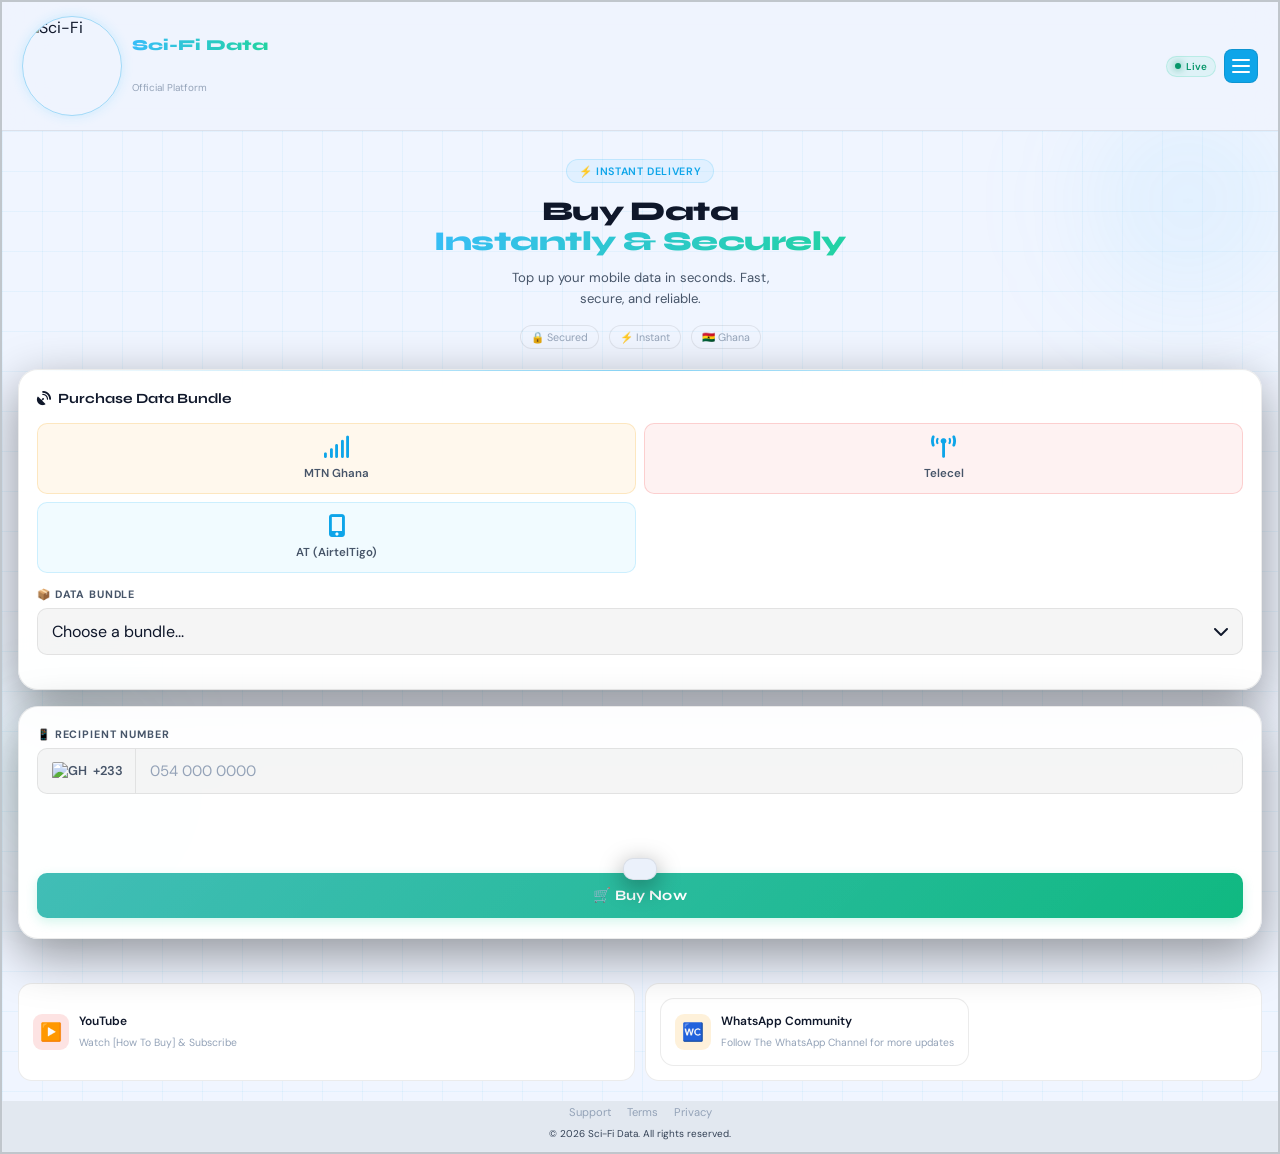
==== commit 60296889: "Add files via upload" ====
--- a/index.html
+++ b/index.html
@@ -199,6 +199,9 @@
         -webkit-backdrop-filter: blur(24px);
         border-bottom: 1px solid var(--border);
         z-index: 30;
+       animation: fadeUp 0.5s 0.1s ease both;
+        position: relative; overflow: hidden;
+       
     }
 
     .logo-group { display: flex; align-items: center; gap: 10px; }
@@ -478,6 +481,13 @@
         background: linear-gradient(90deg, transparent, var(--accent), transparent);
         opacity: 0.5;
     }
+
+.card:hover {
+        transform: translateY(-2px);
+        box-shadow: 0 6px 20px rgba(0,0,0,0.15);
+        border-color: var(--border-accent);
+    }
+
     .card-title {
         font-family: 'Syne', sans-serif;
         font-weight: 700; font-size: 0.88rem;
@@ -844,11 +854,23 @@
 
 /* Container for the checkout elements */
 .checkout-group {
-    background: rgba(255, 255, 255, 0.03);
-    padding: 16px;
-    border-radius: 12px;
     border: 1px solid var(--border);
     margin-top: 10px;
+        background: var(--card-bg);
+        backdrop-filter: blur(20px);
+        padding: 20px 18px;
+        margin: 0 16px 16px;
+        border-radius: 20px;
+        border: 1px solid var(--border);
+        box-shadow: 0 16px 50px rgba(0,0,0,0.4), inset 0 1px 0 rgba(255,255,255,0.05);
+        animation: fadeUp 0.5s 0.1s ease both;
+        position: relative; overflow: hidden;
+    }
+
+.checkout-group:hover {
+        transform: translateY(-2px);
+        box-shadow: 0 6px 20px rgba(0,0,0,0.15);
+        border-color: var(--border-accent);
     }
 
 
@@ -1440,12 +1462,12 @@
         metadata: {
             phone: phone,
             network: parsedNetwork,          // Clean normalized string (e.g., 'telecel', 'mtn')
-            volumeInMB: parsedVolume,        // Raw, unquoted Integer (e.g., 2000)
+            volumeInMB: `${parsedVolume}`,        // Raw, unquoted Integer (e.g., 2)
             bundle_size: bundle.size,
             custom_fields: [
                 { display_name: "Phone Number", variable_name: "phone", value: phone },
                 { display_name: "Network", variable_name: "network", value: parsedNetwork },
-                { display_name: "Volume MB", variable_name: "volume_in_gb", value: parsedVolume },
+                { display_name: "Volume MB", variable_name: "volume_in_gb", value: `${parsedVolume}`},
                 { display_name: "Bundle ID", variable_name: "bundle_id", value: bundle.id }
             ]
         },
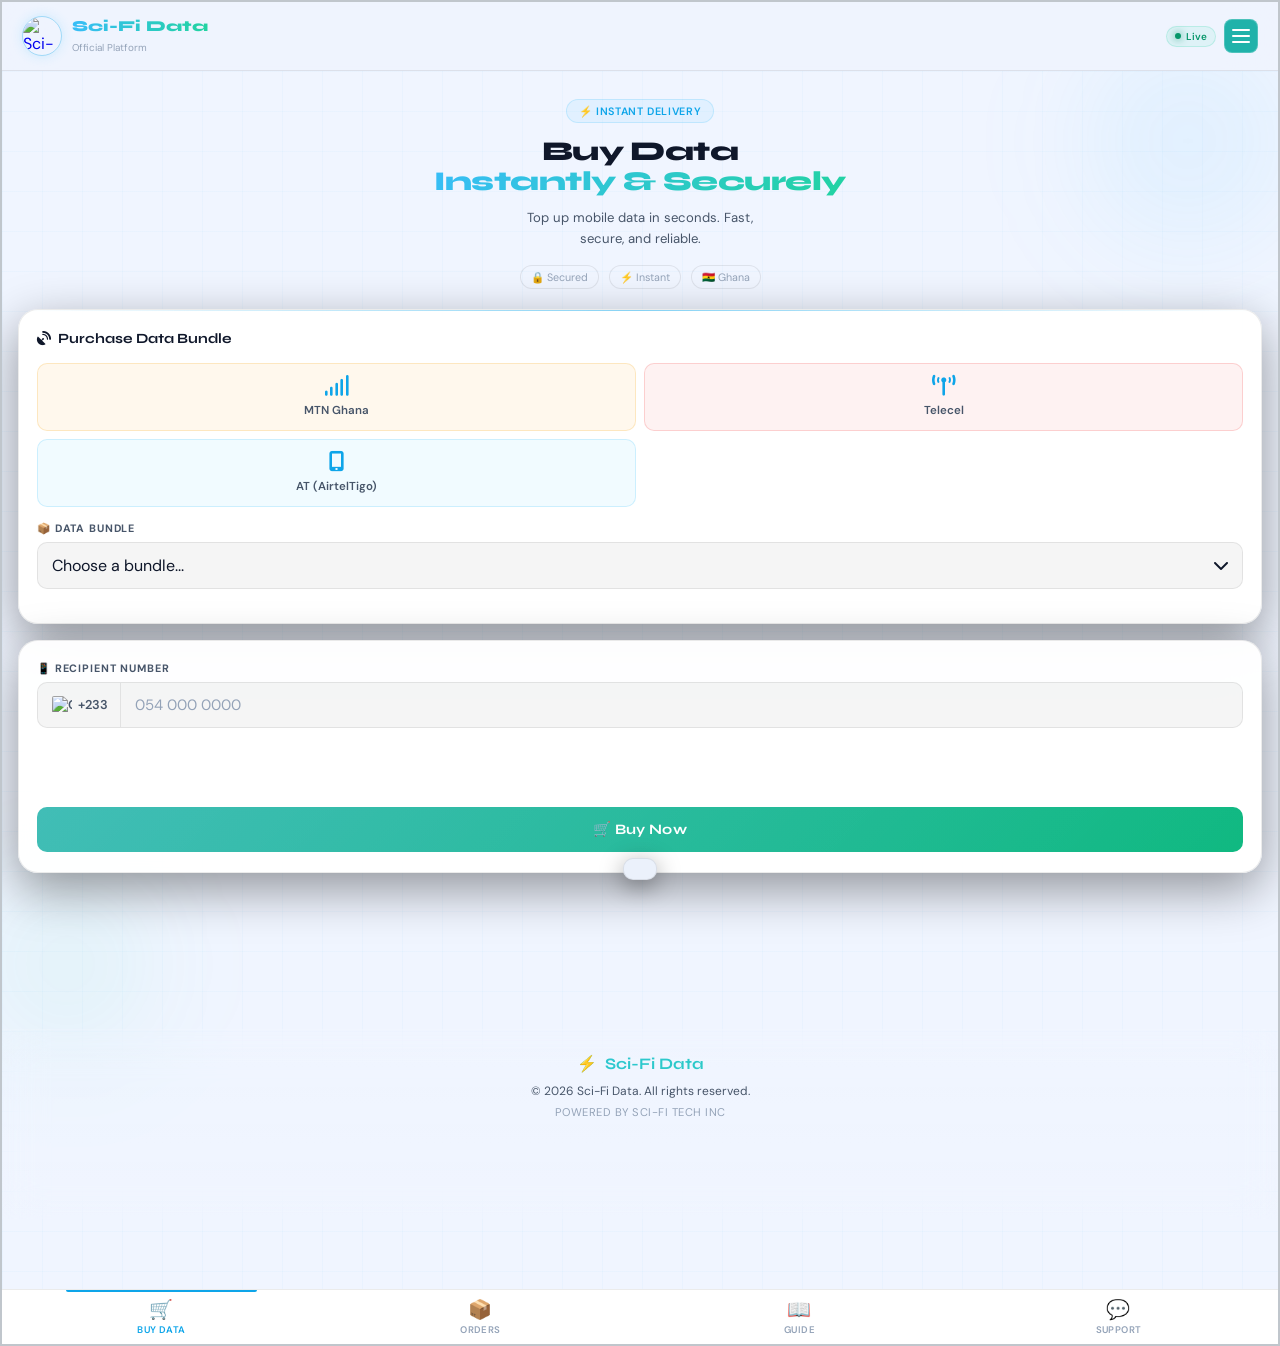
==== commit 53ecc968: "First multi page" ====
--- a/index.html
+++ b/index.html
@@ -1,1061 +1,359 @@
 <!DOCTYPE html>
-
 <html lang="en">
 <head>
-
-   <script src="https://cdn.jsdelivr.net/npm/eruda"></script>
-    <script>
-        eruda.init();
-    </script>
-
-<meta name="google-site-verification" content="oDzcV6Ibpo5Q54wV2szqfqz9L-232nFg3pJ0kwwV8Q4" />
-
     <meta charset="UTF-8">
     <meta name="viewport" content="width=device-width, initial-scale=1.0">
-    <title>Sci-Fi Data | Fast, Secure & Cheap MTN, TELECEL and AirtelTigo  Data Bundles</title>
-
-<link rel="icon" href="data:image/svg+xml,<svg xmlns=%22http://www.w3.org/2000/svg%22 viewBox=%220 0 100 100%22><rect width=%22100%22 height=%22100%22 rx=%2220%22 fill=%22%2338BDF8%22/><text y=%221.2em%22 x=%228%22 font-size=%2265%22 font-weight=%22bold%22 font-family=%22Arial%22 fill=%22white%22>SF</text></svg>">
-
-<link rel="icon" href="favicon.ico" type="image/x-icon">
-
-<link rel="icon" sizes="192x192" href="logo-192.png">
-
-<link rel="apple-touch-icon" href="logo-apple.png">
-
-
+    <title>Sci-Fi Data | Buy Data Bundles</title>
+    <link rel="icon" href="data:image/svg+xml,<svg xmlns=%22http://www.w3.org/2000/svg%22 viewBox=%220 0 100 100%22><rect width=%22100%22 height=%22100%22 rx=%2220%22 fill=%22%2338BDF8%22/><text y=%221.2em%22 x=%228%22 font-size=%2265%22 font-weight=%22bold%22 font-family=%22Arial%22 fill=%22white%22>SF</text></svg>">
     <link href="https://fonts.googleapis.com/css2?family=Syne:wght@400;600;700;800&family=DM+Sans:wght@300;400;500;600&display=swap" rel="stylesheet">
+    <link rel="stylesheet" href="https://cdnjs.cloudflare.com/ajax/libs/font-awesome/6.0.0/css/all.min.css">
+    <link rel="stylesheet" href="shared.css">
     <script src="https://cdn.jsdelivr.net/npm/@supabase/supabase-js@2" crossorigin="anonymous"></script>
-
-<script src="https://js.paystack.co/v1/inline.js"></script>
-
-  
-
-<link rel="stylesheet" href="https://cdnjs.cloudflare.com/ajax/libs/font-awesome/6.0.0/css/all.min.css">
-
-<meta property="og:image" content="https://shark-enpire.github.io/sci-fidatabundle/static/img/IMG_0749.png">
-
-<meta property="og:title" content="Sci-Fi Data: Cheap MTN & Vodafone Bundles">
-
-<meta property="og:description" content="Get 1GB for only 5GHC. Fast, automated, and reliable service.">
-
-<meta property="og:url" content="https://shark-empire.github.io/fci-fidatabundle/">
-
-<meta property="og:type" content="website">
-
-<meta name="twitter:card" content="summary_large_image">
-<meta name="twitter:image" content="https://shark-empire.github.io/sci-fidatabundle/static/img/IMG_0749.png">
-
-
+    <script src="https://js.paystack.co/v1/inline.js"></script>
     <style>
-
-
-    /* ═══════════════════════════════════════
-       THEME: DARK (default) + LIGHT (device)
-    ═══════════════════════════════════════ */
-    :root {
-        --bg:            #050A14;
-        --surface:       #0D1526;
-        --surface2:      #111E35;
-        --border:        rgba(255,255,255,0.07);
-        --border-accent: rgba(56,189,248,0.3);
-        --accent:        #38BDF8;
-        --accent2:       #0EA5E9;
-        --green:         #22D3A1;
-        --green2:        #10B981;
-        --text:          #F0F6FF;
-        --muted:         #64748B;
-        --muted2:        #94A3B8;
-        --yellow:        #F59E0B;
-        --red:           #EF4444;
-        --radius:        16px;
-        --radius-sm:     10px;
-        --shell-bg:      #0a0f1a;
-        --shell-border:  rgba(255,255,255,0.12);
-        --shell-btn:     #1a1a1a;
-        --header-bg:     rgba(5,10,20,0.85);
-        --card-bg:       rgba(13,21,38,0.85);
-        --input-bg:      rgba(0,0,0,0.3);
-    --mtn-color: #FFCC00;
-    --vodafone-color: #EF4444;
-    --at-color: #38BDF8;
-
-    }
-
-    @media (prefers-color-scheme: light) {
-        :root {
-            --bg:            #F0F5FF;
-            --surface:       #FFFFFF;
-            --surface2:      #EBF1FB;
-            --border:        rgba(0,0,0,0.08);
-            --border-accent: rgba(14,165,233,0.35);
-            --accent:        #0EA5E9;
-            --accent2:       #0284C7;
-            --green:         #059669;
-            --green2:        #047857;
-            --text:          #0F172A;
-            --muted:         #94A3B8;
-            --muted2:        #475569;
-            --yellow:        #D97706;
-            --red:           #DC2626;
-            --shell-bg:      #E2E8F0;
-            --shell-border:  rgba(0,0,0,0.15);
-            --shell-btn:     #CBD5E1;
-            --header-bg:     rgba(240,245,255,0.92);
-            --card-bg:       rgba(255,255,255,0.95);
-            --input-bg:      rgba(0,0,0,0.04);
-        }
-    }
-
-    /* ═══════════════════════════════════════
-       RESET & BASE
-    ═══════════════════════════════════════ */
-    * { margin: 0; padding: 0; box-sizing: border-box; }
-
-    body {
-        font-family: 'DM Sans', sans-serif;
-        color: var(--text);
-        min-height: 100vh;
-        display: flex;
-        align-items: center;
-        justify-content: center;
-        background: #0d0d0d;
-        position: relative;
-    }
-    @media (prefers-color-scheme: light) {
-        body { background: #C0CFE4; }
-    }
-
-    body::before {
-        content: '';
-        position: fixed; inset: 0; z-index: 0;
-        background:
-            radial-gradient(ellipse 80% 60% at 50% 0%,  rgba(56,189,248,0.07)  0%, transparent 70%),
-            radial-gradient(ellipse 60% 40% at 80% 100%, rgba(34,211,161,0.05) 0%, transparent 60%),
-            linear-gradient(160deg, #040810 0%, #000 60%);
-    }
-    @media (prefers-color-scheme: light) {
-        body::before {
-            background:
-                radial-gradient(ellipse 80% 60% at 50% 0%,  rgba(14,165,233,0.1) 0%, transparent 70%),
-                radial-gradient(ellipse 60% 40% at 80% 100%, rgba(5,150,105,0.07) 0%, transparent 60%),
-                linear-gradient(160deg, #BFCFE4 0%, #C0CFE4 60%);
-        }
-    }
-
-    /* ═══════════════════════════════════════
-       PHONE SHELL
-       KEY FIX: height (not min-height) so the
-       flex children are truly constrained and
-       only .screen scrolls internally.
-    ═══════════════════════════════════════ */
-    .phone-shell {
-        position: relative;
-        z-index: 1;
-        width:  100%;
-        min-height: 100dvh;
-        background: var(--shell-bg);
-        border-radius: 0;
-        border: 2px solid var(--shell-border);
-        box-shadow:
-            0 0 0 1px  rgba(0,0,0,0.5),
-            0 0 0 10px var(--shell-btn),
-            0 0 0 11px rgba(0,0,0,0.12),
-            0 60px 120px rgba(0,0,0,0.55),
-            0 20px 40px  rgba(0,0,0,0.35),
-            inset 0 0 0 1px rgba(255,255,255,0.05);
-        overflow: hidden;
-        display: flex;
-        flex-direction: column;
-    }
-
-    /* decorative side buttons */
-    .phone-shell::before {
-        content: '';
-        position: absolute; left: -13px; top: 130px;
-        width: 4px; height: 36px;
-        background: var(--shell-btn);
-        border-radius: 2px 0 0 2px;
-        box-shadow: 0 50px 0 var(--shell-btn), 0 96px 0 var(--shell-btn);
-    }
-    .phone-shell::after {
-        content: '';
-        position: absolute; right: -13px; top: 180px;
-        width: 4px; height: 70px;
-        background: var(--shell-btn);
-        border-radius: 0 2px 2px 0;
-    }
-
-    /* ═══════════════════════════════════════
-       HEADER  —  flex-shrink:0 = never scrolls
-    ═══════════════════════════════════════ */
-    .app-header {
-        flex-shrink: 0;
-        display: flex;
-        align-items: center;
-        justify-content: space-between;
-        padding: 14px 20px;
-        background: var(--header-bg);
-        backdrop-filter: blur(24px);
-        -webkit-backdrop-filter: blur(24px);
-        border-bottom: 1px solid var(--border);
-        z-index: 30;
-       animation: fadeUp 0.5s 0.1s ease both;
-        position: relative; overflow: hidden;
-       
-    }
-
-    .logo-group { display: flex; align-items: center; gap: 10px; }
-    .logo-img {
-        width: 100px; height: 100px;
-        border-radius: 50%; object-fit: cover;
-        border: 1.5px solid var(--border-accent);
-        box-shadow: 0 0 12px rgba(56,189,248,0.2);
-    }
-
-.logo-text strong {
-    display: block;
+        /* ── PAGE-SPECIFIC STYLES ── */
+        .hero {
+            text-align: center;
+            padding: 28px 20px 20px;
+            animation: fadeUp 0.5s ease both;
+        }
+        .hero h1 {
+            font-family: 'Syne', sans-serif;
+            font-size: 1.7rem; font-weight: 800;
+            line-height: 1.1; letter-spacing: -0.02em;
+            margin-bottom: 10px;
+        }
+        .hero h1 .highlight {
+            color: #38BDF8;
+            background-image: linear-gradient(135deg, #38BDF8, #22D3A1);
+            -webkit-background-clip: text; background-clip: text;
+            -webkit-text-fill-color: transparent;
+            display: inline-block;
+        }
+        .hero p { color: var(--muted2); font-size: 0.82rem; max-width: 260px; margin: 0 auto; line-height: 1.6; }
+        .trust-bar { display: flex; justify-content: center; gap: 10px; margin-top: 16px; flex-wrap: wrap; }
+        .trust-item {
+            display: flex; align-items: center; gap: 4px;
+            font-size: 0.67rem; color: var(--muted);
+            background: rgba(255,255,255,0.03);
+            padding: 4px 10px; border-radius: 20px;
+            border: 1px solid var(--border);
+        }
+
+        .network-grid { display: grid; grid-template-columns: 1fr 1fr; gap: 8px; margin-bottom: 14px; }
+        .network-card {
+            padding: 12px 10px; border-radius: var(--radius-sm);
+            border: 1px solid var(--border);
+            background: var(--input-bg);
+            cursor: pointer; text-align: center;
+            transition: all 0.2s;
+            display: flex; flex-direction: column; align-items: center; gap: 5px;
+        }
+        .network-card .net-emoji i { color: var(--accent); font-size: 1.3rem; }
+        .network-card .net-name { font-size: 0.72rem; font-weight: 600; color: var(--muted2); }
+
+        .network-card[data-network="MTN"]                          { background: rgba(245,158,11,0.07); border-color: rgba(245,158,11,0.2); }
+        .network-card[data-network="MTN"].selected                 { background: rgba(245,158,11,0.13); border-color: var(--yellow); box-shadow: 0 0 0 2px rgba(245,158,11,0.2); }
+        .network-card[data-network="MTN"].selected .net-name       { color: var(--yellow); }
+        .network-card[data-network="Vodafone"]                     { background: rgba(239,68,68,0.07); border-color: rgba(239,68,68,0.2); }
+        .network-card[data-network="Vodafone"].selected            { background: rgba(239,68,68,0.13); border-color: var(--red); box-shadow: 0 0 0 2px rgba(239,68,68,0.2); }
+        .network-card[data-network="Vodafone"].selected .net-name  { color: var(--red); }
+        .network-card[data-network="AirtelTigo"]                   { background: rgba(56,189,248,0.07); border-color: rgba(56,189,248,0.2); }
+        .network-card[data-network="AirtelTigo"].selected          { background: rgba(56,189,248,0.13); border-color: var(--accent); box-shadow: 0 0 0 2px rgba(56,189,248,0.2); }
+        .network-card[data-network="AirtelTigo"].selected .net-name{ color: var(--accent); }
+
+        .bundle-selector {
+            width: 100%; padding: 12px 14px;
+            border-radius: var(--radius-sm);
+            border: 1px solid var(--border);
+            background: var(--input-bg);
+            color: var(--text);
+            display: flex; justify-content: space-between; align-items: center;
+            cursor: pointer; transition: all 0.3s ease;
+        }
+        .bundle-selector.MTN       { border-color: var(--yellow); background: rgba(245,158,11,0.05); }
+        .bundle-selector.Vodafone  { border-color: var(--red);    background: rgba(239,68,68,0.05); }
+        .bundle-selector.AirtelTigo{ border-color: var(--accent); background: rgba(56,189,248,0.05); }
+
+        .phone-input-wrap {
+            display: flex; border-radius: var(--radius-sm);
+            border: 1px solid var(--border);
+            overflow: hidden; background: var(--input-bg);
+            transition: all 0.25s;
+        }
+        .phone-input-wrap:focus-within {
+            border-color: var(--accent);
+            background: rgba(56,189,248,0.04);
+            box-shadow: 0 0 0 3px rgba(56,189,248,0.08);
+        }
+        .phone-prefix {
+            display: flex; align-items: center; gap: 6px;
+            padding: 12px 12px 12px 14px;
+            border-right: 1px solid var(--border);
+            font-size: 0.8rem; font-weight: 600;
+            color: var(--muted2); white-space: nowrap;
+        }
+        .phone-input-wrap input { border: none; background: transparent; border-radius: 0; box-shadow: none; flex: 1; }
+        .phone-input-wrap input:focus { box-shadow: none; background: transparent; border: none; }
+
+        .price-display {
+            display: flex; align-items: center; justify-content: space-between;
+            padding: 12px 14px;
+            background: rgba(34,211,161,0.06);
+            border: 1px solid rgba(34,211,161,0.15);
+            border-radius: var(--radius-sm);
+            margin-bottom: 14px;
+            opacity: 0; transition: opacity 0.3s;
+        }
+        .price-display.visible { opacity: 1; }
+        .price-label { font-size: 0.75rem; color: var(--muted2); }
+        .price-amount { font-family: 'Syne', sans-serif; font-size: 1.25rem; font-weight: 800; color: var(--green); }
+
+        .checkout-group {
+            background: var(--card-bg);
+            backdrop-filter: blur(20px);
+            padding: 20px 18px;
+            margin: 0 16px 16px;
+            border-radius: 20px;
+            border: 1px solid var(--border);
+            box-shadow: 0 16px 50px rgba(0,0,0,0.4), inset 0 1px 0 rgba(255,255,255,0.05);
+            animation: fadeUp 0.5s 0.15s ease both;
+            position: relative;
+        }
+
+        /* Bundle Modal */
+        .bundle-item {
+            background-color: #10B981; color: #fff;
+            padding: 16px 20px; margin-bottom: 12px;
+            border-radius: 16px;
+            display: flex; justify-content: space-between; align-items: center;
+            cursor: pointer; transition: transform 0.2s;
+            border: 1px solid rgba(255,255,255,0.1);
+        }
+        .bundle-item.MTN       { background: #FFCC00; color: #000; }
+        .bundle-item.Vodafone  { background: #EF4444; color: #fff; }
+        .bundle-item.AirtelTigo{ background: #38BDF8; color: #fff; }
+        .bundle-item:hover { transform: scale(0.98); }
+        .bundle-item small { display: block; margin-top: 2px; font-size: 0.78rem; opacity: 0.8; }
+        .modal-box.MTN       { border-top: 4px solid #FFCC00; }
+        .modal-box.Vodafone  { border-top: 4px solid #EF4444; }
+        .modal-box.AirtelTigo{ border-top: 4px solid #38BDF8; }
+        .select-btn {
+            background: rgba(0,0,0,0.15); color: inherit;
+            border: none; padding: 6px 12px;
+            border-radius: 20px; font-weight: 600; font-size: 0.75rem; cursor: pointer;
+        }
+
+.screen-content {
+    padding-bottom: 100px; /* height of bottom nav + some space */
+}
+
+.footer {
+    margin-top: 40px;
+    padding: 24px 20px 100px; /* leaves room for bottom nav */
+    text-align: center;
+
+    background: linear-gradient(
+        180deg,
+        rgba(255,255,255,0.02),
+        rgba(255,255,255,0.04)
+    );
+
+    border-top: 1px solid rgba(255,255,255,0.08);
+    backdrop-filter: blur(20px);
+}
+
+.footer-brand {
+    display: flex;
+    justify-content: center;
+    align-items: center;
+    gap: 8px;
+
     font-family: 'Syne', sans-serif;
-    font-weight: 800; 
-    font-size: 0.95rem;
-    
-    /* 1. Set a solid fallback color first */
-    color: #38BDF8; 
-    
-    /* 2. Apply the gradient */
-    background-image: linear-gradient(90deg, #38BDF8, #22D3A1);
-    
-    /* 3. Clip it */
+    font-weight: 700;
+    font-size: 1rem;
+
+    background: linear-gradient(
+        135deg,
+        #38BDF8,
+        #22D3A1
+    );
+
     -webkit-background-clip: text;
-    background-clip: text;
-    
-    /* 4. Only then set fill to transparent */
     -webkit-text-fill-color: transparent;
-}
-
-
-
-    .logo-text span { font-size: 0.62rem; color: var(--muted); }
-
-    .header-right { display: flex; align-items: center; gap: 8px; }
-
-    .status-pill {
-        display: flex; align-items: center; gap: 5px;
-        padding: 3px 8px;
-        background: rgba(34,211,161,0.08);
-        border: 1px solid rgba(34,211,161,0.2);
-        border-radius: 20px;
-        font-size: 0.62rem; font-weight: 600;
-        color: var(--green);
-    }
-
-.status-dot {
-    width: 6px; 
-    height: 6px; 
-    border-radius: 50%;
-    background-color: var(--green); /* Ensure this is #22D3A1 */
-    flex-shrink: 0; /* Prevents the dot from squishing */
-    display: block;
-    box-shadow: 0 0 8px var(--green);
-    animation: pulse-dot 1.5s infinite;
-}
-
-@keyframes pulse-dot {
-    0% {
-        transform: scale(0.95);
-        box-shadow: 0 0 0 0 rgba(34, 211, 161, 0.7);
-    }
-    70% {
-        transform: scale(1);
-        box-shadow: 0 0 0 6px rgba(34, 211, 161, 0);
-    }
-    100% {
-        transform: scale(0.95);
-        box-shadow: 0 0 0 0 rgba(34, 211, 161, 0);
-    }
-}
-
-
-.menu-btn {
-    width: 34px; 
-    height: 34px; 
-    border-radius: 8px;
-    border: 1px solid rgba(255,255,255,0.2);
-    display: flex; 
-    flex-direction: column;
-    align-items: center; 
-    justify-content: center;
-    gap: 4px;
-    cursor: pointer;
-    background-color: #20b2aa; 
-    transition: all 0.3s ease; /* Adds a smooth color flip */
-}
-
-.menu-btn span {
-    width: 18px; 
-    height: 2px;
-    /* Use a color that is white by default but can change */
-    background-color: #FFFFFF; 
-    border-radius: 10px;
-    display: block;
-}
-
-@media (prefers-color-scheme: light) {
-    .menu-btn {
-        /* Makes the button match your light theme accent */
-        background-color: var(--accent);
-        border: 1px solid rgba(0,0,0,0.1);
-    }
-    
-    /* Ensure the lines stay visible if the accent is too light */
-    .menu-btn span {
-        background-color: #FFFFFF; 
-        /* Or change to var(--bg) if you want dark lines on light button */
-    }
-}
-
-.menu-btn:active {
-    transform: scale(0.92);
-    opacity: 0.8;
-}
-
-
-    .dropdown { position: relative; }
-    .dropdown-content {
-        position: absolute; right: 0; top: calc(100% + 6px);
-        background: var(--surface);
-        border-radius: var(--radius-sm);
-        display: none; min-width: 180px;
-        border: 1px solid var(--border);
-        box-shadow: 0 16px 40px rgba(0,0,0,0.35);
-        overflow: hidden; z-index: 200;
-    }
-    .dropdown-content a {
-        display: flex; align-items: center; gap: 8px;
-        padding: 11px 14px;
-        color: var(--muted2); text-decoration: none;
-        font-size: 0.8rem;
-        border-bottom: 1px solid var(--border);
-        transition: all 0.2s;
-    }
-    .dropdown-content a:last-child { border-bottom: none; }
-    .dropdown-content a:hover { color: var(--text); background: var(--surface2); }
-    .show { display: block !important; }
-
-    /* ═══════════════════════════════════════
-       SCREEN  —  flex:1 + overflow-y = scrolls
-    ═══════════════════════════════════════ */
-    .screen {
-        flex: 1;
-        overflow-y: auto;
-        overflow-x: hidden;
-        position: relative;
-        background: var(--bg);
-        scrollbar-width: none;
-    }
-    .screen::-webkit-scrollbar { display: none; }
-
-    .screen-bg {
-        position: absolute; inset: 0;
-        z-index: 0; pointer-events: none;
-    }
-    .bg-grid {
-        position: absolute; inset: 0;
-        background-image:
-            linear-gradient(rgba(56,189,248,0.04) 1px, transparent 1px),
-            linear-gradient(90deg, rgba(56,189,248,0.04) 1px, transparent 1px);
-        background-size: 40px 40px;
-        animation: drift 30s linear infinite;
-    }
-    @media (prefers-color-scheme: light) {
-        .bg-grid {
-            background-image:
-                linear-gradient(rgba(14,165,233,0.06) 1px, transparent 1px),
-                linear-gradient(90deg, rgba(14,165,233,0.06) 1px, transparent 1px);
-        }
-    }
-    @keyframes drift { to { background-position: 40px 40px; } }
-
-    .bg-orb1 {
-        position: absolute; width: 300px; height: 300px;
-        top: -80px; right: -60px; border-radius: 50%;
-        background: radial-gradient(circle, rgba(56,189,248,0.12), transparent 70%);
-        filter: blur(50px);
-        animation: float1 12s ease-in-out infinite;
-    }
-    .bg-orb2 {
-        position: absolute; width: 250px; height: 250px;
-        bottom: 200px; left: -60px; border-radius: 50%;
-        background: radial-gradient(circle, rgba(34,211,161,0.1), transparent 70%);
-        filter: blur(50px);
-        animation: float2 15s ease-in-out infinite;
-    }
-    @keyframes float1 { 0%,100%{transform:translate(0,0)} 50%{transform:translate(-20px,20px)} }
-    @keyframes float2 { 0%,100%{transform:translate(0,0)} 50%{transform:translate(15px,-15px)} }
-
-    .screen-content {
-        position: relative; z-index: 1;
-        padding-bottom: 28px;
-    }
-
-    /* ═══════════════════════════════════════
-       HERO
-    ═══════════════════════════════════════ */
-    .hero {
-        text-align: center;
-        padding: 28px 20px 20px;
-        animation: fadeUp 0.5s ease both;
-    }
-    @keyframes fadeUp {
-        from { opacity:0; transform:translateY(16px); }
-        to   { opacity:1; transform:translateY(0); }
-    }
-    .hero-badge {
-        display: inline-flex; align-items: center; gap: 5px;
-        padding: 4px 12px;
-        background: rgba(56,189,248,0.08);
-        border: 1px solid rgba(56,189,248,0.2);
-        border-radius: 20px;
-        font-size: 0.67rem; font-weight: 600;
-        color: var(--accent);
-        letter-spacing: 0.06em; text-transform: uppercase;
-        margin-bottom: 14px;
-    }
-    .hero h1 {
-        font-family: 'Syne', sans-serif;
-        font-size: 1.7rem; font-weight: 800;
-        line-height: 1.1; letter-spacing: -0.02em;
-        margin-bottom: 10px;
-    }
-
-.hero h1 .highlight {
-    /* 1. Set a solid fallback color first */
-    color: #38BDF8; 
-    
-    /* 2. Apply the gradient */
-    background-image: linear-gradient(135deg, #38BDF8, #22D3A1);
-    
-    /* 3. Clip it */
-    -webkit-background-clip: text;
-    background-clip: text;
-    
-    /* 4. Only then set fill to transparent */
-    -webkit-text-fill-color: transparent;
-    
-    /* Extra: Ensure it's inline-block to handle the clip better */
-    display: inline-block;
-}
-
-    .hero p {
-        color: var(--muted2); font-size: 0.82rem;
-        max-width: 260px; margin: 0 auto; line-height: 1.6;
-    }
-    .trust-bar {
-        display: flex; justify-content: center;
-        gap: 10px; margin-top: 16px; flex-wrap: wrap;
-    }
-    .trust-item {
-        display: flex; align-items: center; gap: 4px;
-        font-size: 0.67rem; color: var(--muted);
-        background: rgba(255,255,255,0.03);
-        padding: 4px 10px; border-radius: 20px;
-        border: 1px solid var(--border);
-    }
-
-    /* ═══════════════════════════════════════
-       MAIN CARD
-    ═══════════════════════════════════════ */
-    .card {
-        background: var(--card-bg);
-        backdrop-filter: blur(20px);
-        padding: 20px 18px;
-        margin: 0 16px 16px;
-        border-radius: 20px;
-        border: 1px solid var(--border);
-        box-shadow: 0 16px 50px rgba(0,0,0,0.4), inset 0 1px 0 rgba(255,255,255,0.05);
-        animation: fadeUp 0.5s 0.1s ease both;
-        position: relative; overflow: hidden;
-    }
-    .card::before {
-        content: '';
-        position: absolute; top: 0; left: 0; right: 0; height: 1px;
-        background: linear-gradient(90deg, transparent, var(--accent), transparent);
-        opacity: 0.5;
-    }
-
-.card:hover {
-        transform: translateY(-2px);
-        box-shadow: 0 6px 20px rgba(0,0,0,0.15);
-        border-color: var(--border-accent);
-    }
-
-    .card-title {
-        font-family: 'Syne', sans-serif;
-        font-weight: 700; font-size: 0.88rem;
-        margin-bottom: 16px; color: var(--text);
-        display: flex; align-items: center; gap: 7px;
-    }
-    .field-group { margin-bottom: 14px; }
-    .field-label {
-        font-size: 0.67rem; font-weight: 700;
-        color: var(--muted2);
-        text-transform: uppercase; letter-spacing: 0.08em;
-        margin-bottom: 7px;
-        display: flex; align-items: center; gap: 5px;
-    }
-
-    .network-grid {
-        display: grid; grid-template-columns: 1fr 1fr;
-        gap: 8px; margin-bottom: 14px;
-    }
-
-
-    .network-card {
-        padding: 12px 10px;
-        border-radius: var(--radius-sm);
-        border: 1px solid var(--border);
-        background: var(--input-bg);
-        cursor: pointer; text-align: center;
-        transition: all 0.2s;
-        display: flex; flex-direction: column;
-        align-items: center; gap: 5px;
-    }
-    .network-card .net-emoji { font-size: 1.2rem; }
-    .network-card .net-name  { font-size: 0.72rem; font-weight: 600; color: var(--muted2); }
-
-    .network-card[data-network="MTN"]                  { background: rgba(245,158,11,0.07); border-color: rgba(245,158,11,0.2); }
-    .network-card[data-network="MTN"].selected         { background: rgba(245,158,11,0.13); border-color: var(--yellow); box-shadow: 0 0 0 2px rgba(245,158,11,0.2); }
-    .network-card[data-network="MTN"].selected .net-name { color: var(--yellow); }
-
-    .network-card[data-network="Vodafone"]                  { background: rgba(239,68,68,0.07); border-color: rgba(239,68,68,0.2); }
-    .network-card[data-network="Vodafone"].selected         { background: rgba(239,68,68,0.13); border-color: var(--red); box-shadow: 0 0 0 2px rgba(239,68,68,0.2); }
-    .network-card[data-network="Vodafone"].selected .net-name { color: var(--red); }
-
-    select, input[type="tel"] {
-        width: 100%; padding: 12px 14px;
-        border-radius: var(--radius-sm);
-        border: 1px solid var(--border);
-        background: var(--input-bg);
-        color: var(--text); outline: none;
-        font-size: 15px; font-family: 'DM Sans', sans-serif;
-        transition: all 0.25s;
-        -webkit-appearance: none; appearance: none;
-    }
-    select {
-        background-image: url("data:image/svg+xml,%3Csvg xmlns='http://www.w3.org/2000/svg' width='12' height='12' viewBox='0 0 24 24' fill='none' stroke='%2364748b' stroke-width='2' stroke-linecap='round' stroke-linejoin='round'%3E%3Cpolyline points='6 9 12 15 18 9'%3E%3C/polyline%3E%3C/svg%3E");
-        background-repeat: no-repeat;
-        background-position: right 14px center;
-        background-color: var(--input-bg);
-        padding-right: 36px; cursor: pointer;
-    }
-    select option { background: #0D1526; color: var(--text); }
-    select:focus, input:focus {
-        border-color: var(--accent);
-        background: rgba(56,189,248,0.04);
-        box-shadow: 0 0 0 3px rgba(56,189,248,0.08);
-    }
-    input::placeholder { color: var(--muted); }
-
-.network-card[data-network="AirtelTigo"] { 
-    background: rgba(56, 189, 248, 0.07); 
-    border-color: rgba(56, 189, 248, 0.2); 
-}
-.network-card[data-network="AirtelTigo"].selected { 
-    background: rgba(56, 189, 248, 0.13); 
-    border-color: var(--accent); 
-    box-shadow: 0 0 0 2px rgba(56, 189, 248, 0.2); 
-}
-.network-card[data-network="AirtelTigo"].selected .net-name { 
-    color: var(--accent); 
-}
-
-
-    .phone-input-wrap {
-        display: flex;
-        border-radius: var(--radius-sm);
-        border: 1px solid var(--border);
-        overflow: hidden;
-        background: var(--input-bg);
-        transition: all 0.25s;
-    }
-    .phone-input-wrap:focus-within {
-        border-color: var(--accent);
-        background: rgba(56,189,248,0.04);
-        box-shadow: 0 0 0 3px rgba(56,189,248,0.08);
-    }
-    .phone-prefix {
-        display: flex; align-items: center; gap: 6px;
-        padding: 12px 12px 12px 14px;
-        border-right: 1px solid var(--border);
-        font-size: 0.8rem; font-weight: 600;
-        color: var(--muted2); white-space: nowrap;
-    }
-    .phone-input-wrap input {
-        border: none; background: transparent;
-        border-radius: 0; box-shadow: none; flex: 1;
-    }
-    .phone-input-wrap input:focus { box-shadow: none; background: transparent; border: none; }
-
-    .price-display {
-        display: flex; align-items: center; justify-content: space-between;
-        padding: 12px 14px;
-        background: rgba(34,211,161,0.06);
-        border: 1px solid rgba(34,211,161,0.15);
-        border-radius: var(--radius-sm);
-        margin-bottom: 14px;
-        opacity: 0; transition: opacity 0.3s;
-    }
-    .price-display.visible { opacity: 1; }
-    .price-label { font-size: 0.75rem; color: var(--muted2); }
-    .price-amount {
-        font-family: 'Syne', sans-serif;
-        font-size: 1.25rem; font-weight: 800;
-        color: var(--green);
-    }
-
-    .main-btn {
-        width: 100%; padding: 14px;
-       background: linear-gradient(135deg, #20b2aa, #10B981);
-        border: none; border-radius: var(--radius-sm);
-        font-weight: 700; font-family: 'Syne', sans-serif;
-        font-size: 0.9rem; letter-spacing: 0.02em;
-        color: white; cursor: pointer;
-        transition: all 0.25s;
-        position: relative; overflow: hidden;
-        display: flex; align-items: center; justify-content: center; gap: 7px;
-  
-    }
-    .main-btn::before {
-        content: '';
-        position: absolute; inset: 0;
-        background: linear-gradient(135deg, rgba(255,255,255,0.15), transparent);
-    }
-    .main-btn:hover:not(:disabled) { transform: translateY(-1px); box-shadow: 0 6px 20px rgba(34,211,161,0.4); }
-    .main-btn:active:not(:disabled) { transform: translateY(0); }
-    .main-btn:disabled { opacity: 0.6; cursor: not-allowed; }
-
-    .spinner {
-        width: 14px; height: 14px;
-        border: 2px solid rgba(255,255,255,0.3);
-        border-top-color: white; border-radius: 50%;
-        animation: spin 0.7s linear infinite;
-        display: none;
-    }
-    @keyframes spin { to { transform: rotate(360deg); } }
-
-    /* ═══════════════════════════════════════
-       ACTION CARDS
-    ═══════════════════════════════════════ */
-    .actions {
-        display: grid; grid-template-columns: 1fr 1fr;
-        gap: 10px; margin: 0 16px 20px;
-        animation: fadeUp 0.5s 0.2s ease both;
-    }
-    .action-card {
-        padding: 14px; border-radius: 14px;
-        border: 1px solid var(--border);
-        background: var(--surface);
-        cursor: pointer; text-decoration: none;
-        display: flex; align-items: center; gap: 10px;
-        transition: all 0.25s; color: var(--text);
-    }
-    .action-card:hover {
-        transform: translateY(-2px);
-        box-shadow: 0 6px 20px rgba(0,0,0,0.15);
-        border-color: var(--border-accent);
-    }
-    .action-icon {
-        width: 36px; height: 36px; border-radius: 9px;
-        display: flex; align-items: center; justify-content: center;
-        font-size: 1.1rem; flex-shrink: 0;
-    }
-    .action-icon.yt   { background: rgba(239,68,68,0.15); }
-    .action-icon.growth{ background: rgba(245,158,11,0.15); }
-    .action-info strong { display: block; font-size: 0.75rem; font-weight: 600; margin-bottom: 1px; }
-    .action-info span   { font-size: 0.65rem; color: var(--muted); }
-
-    /* ═══════════════════════════════════════
-       FOOTER
-    ═══════════════════════════════════════ */
-    footer { text-align: center; padding: 4px 20px 12px; }
-    .footer-links { display: flex; justify-content: center; gap: 16px; margin-bottom: 8px; }
-    .footer-links a { font-size: 0.7rem; color: var(--muted); text-decoration: none; transition: color 0.2s; }
-    .footer-links a:hover { color: var(--accent); }
-    .footer-copy { font-size: 0.62rem; color: #334155; }
-
- 
-
-    /* ═══════════════════════════════════════
-       MODAL (bottom sheet)
-    ═══════════════════════════════════════ */
-
-/* Ensure the modal container is a flexbox that aligns to the bottom */
-.modal {
-    display: none; 
-    position: fixed; inset: 0; z-index: 500;
-    background: rgba(0,0,0,0.5); /* Dim background */
-    align-items: flex-end; /* Pushes the modal to the bottom */
-    justify-content: center;
-}
-
-.modal.open { display: flex; }
-
-/* Style the modal to slide up and cover the screen */
-.modal-box {
-    background: #ffffff; /* White background for the card */
-    width: 100%; max-width: 500px;
-    height: 90vh; /* Takes up most of the screen */
-    border-radius: 24px 24px 0 0;
-    display: flex; flex-direction: column;
-    overflow: hidden;
-}
-
-.modal-body {
-    flex: 1;
-    overflow-y: auto; /* This makes the list scrollable */
-    padding: 16px;
-}
-
-/* Ensure the Modal looks like the one in image.png */
-.modal-header {
-    display: flex;
-    justify-content: space-between;
-    align-items: center;
-    padding: 16px 20px;
-    border-bottom: 1px solid var(--border);
-}
-
-.close-btn {
-    background: none;
-    border: none;
-    font-size: 1.5rem;
-    cursor: pointer;
-    color: var(--text);
-}
-
-.bundle-selector {
-    width: 100%; padding: 12px 14px;
-    border-radius: var(--radius-sm);
-    border: 1px solid var(--border);
-    background: var(--input-bg);
-    color: var(--text);
-    display: flex; justify-content: space-between; align-items: center;
-    cursor: pointer;
-      transition: all 0.3s ease; /* Add this for smooth color shifting */
-}
-
-/* Define helper classes for the color themes */
-.bundle-selector.MTN { border-color: var(--yellow); background: rgba(245,158,11,0.05); }
-.bundle-selector.Vodafone { border-color: var(--red); background: rgba(239,68,68,0.05); }
-.bundle-selector.AirtelTigo { border-color: var(--accent); background: rgba(56,189,248,0.05); }
-
-
-.bundle-option {
-    padding: 15px; border-bottom: 1px solid var(--border);
-    cursor: pointer;
-}
-.bundle-option:hover { background: var(--surface2); }
-
-/* 1. Base style: Remove background from here */
-.bundle-item {
-   background-color: #10B981;
-    color: #fff;
-    padding: 16px 20px;
-    margin: 0 16px 12px 16px;
-    border-radius: 16px;
-    display: flex;
-    justify-content: space-between;
-    align-items: center;
-    cursor: pointer;
-    transition: transform 0.2s;
-    border: 1px solid rgba(255,255,255,0.1); /* Optional: cleaner look */
-}
-
-/* 2. Specific Network Overrides */
-.bundle-item.MTN { background: #FFCC00; color: #000; }
-.bundle-item.Vodafone { background: #EF4444; color: #fff; }
-.bundle-item.AirtelTigo { background: #38BDF8; color: #fff; }
-
-/* 3. Ensure the Modal box itself adapts if you want a full-sheet theme */
-.modal-box.MTN { border-top: 5px solid #FFCC00; }
-.modal-box.Vodafone { border-top: 5px solid #EF4444; }
-.modal-box.AirtelTigo { border-top: 5px solid #38BDF8; }
-
-/* Ensure the Select button looks distinct */
-.select-btn {
-    background: rgba(0,0,0,0.15);
-    color: inherit; /* Inherits the black/white from the parent */
-    border: none;
-    padding: 6px 12px;
-    border-radius: 20px;
-    font-weight: 600;
+    margin-bottom: 10px;
+}
+
+.footer-logo {
+    -webkit-text-fill-color: initial;
+    color: #22D3A1;
+}
+
+.footer-text {
     font-size: 0.75rem;
-    cursor: pointer;
-}
-
-
-
-
-.bundle-item:hover {
-    transform: scale(0.98);
-}
-
-
-
-    /* ═══════════════════════════════════════
-       TOAST
-    ═══════════════════════════════════════ */
-    .toast {
-        position: fixed; bottom: 80px; left: 50%;
-        transform: translateX(-50%) translateY(60px);
-        background: var(--surface2);
-        border: 1px solid var(--border);
-        border-radius: 10px; padding: 10px 16px;
-        font-size: 0.78rem; color: var(--text);
-        z-index: 999;
-        display: flex; align-items: center; gap: 6px;
-        transition: transform 0.3s ease;
-        box-shadow: 0 6px 24px rgba(0,0,0,0.4);
-        white-space: nowrap; max-width: 330px;
-    }
-    .toast.show { transform: translateX(-50%) translateY(0); }
-    .toast.error   { border-color: rgba(239,68,68,0.35); }
-    .toast.success { border-color: rgba(34,211,161,0.35); }
-
-    /* ═══════════════════════════════════════
-       RESPONSIVE — real phones fill viewport
-    ═══════════════════════════════════════ */
-    @media (max-width: 430px) {
-        body { align-items: flex-start; background: var(--bg); }
-        body::before { display: none; }
-        .phone-shell {
-            width: 100vw;
-            height: 100vh;
-            border-radius: 0;
-            border: none;
-            box-shadow: none;
-        }
-        .phone-shell::before,
-        .phone-shell::after { display: none; }
-        .toast { bottom: 24px; }
-    }
-
-.net-emoji i {
-    color: var(--accent); /* This makes the icons match your blue theme */
-    font-size: 1.4rem;
-}
-
-
-
-
-
-
-
-
-
-/* Container for the checkout elements */
-.checkout-group {
-    border: 1px solid var(--border);
-    margin-top: 10px;
-        background: var(--card-bg);
-        backdrop-filter: blur(20px);
-        padding: 20px 18px;
-        margin: 0 16px 16px;
-        border-radius: 20px;
-        border: 1px solid var(--border);
-        box-shadow: 0 16px 50px rgba(0,0,0,0.4), inset 0 1px 0 rgba(255,255,255,0.05);
-        animation: fadeUp 0.5s 0.1s ease both;
-        position: relative; overflow: hidden;
-    }
-
-.checkout-group:hover {
-        transform: translateY(-2px);
-        box-shadow: 0 6px 20px rgba(0,0,0,0.15);
-        border-color: var(--border-accent);
-    }
-
-
-/* Ensure the button looks consistent within the group */
-.main-btn {
-    margin-top: 10px;
-    box-shadow: 0 4px 12px rgba(34, 211, 161, 0.2);
-}
-
-/* Enhancing the input focus for a polished feel */
-.phone-input-wrap {
-    border: 1px solid var(--border);
-    background: var(--input-bg);
-}
-
-/* Refined price display to match the card theme */
-.price-display {
-    margin: 16px 0;
-    padding: 10px 12px;
-    border-radius: 8px;
-    background: rgba(34, 211, 161, 0.1);
-}
-
-.main-btn:disabled {
-    background: #475569 !important; /* Visual change to indicate "waiting" */
-    cursor: wait;
-    opacity: 0.7;
-}
-
-
-
-</style>
-
-
+    color: var(--muted2);
+    margin-bottom: 6px;
+}
+
+.footer-company {
+    font-size: 0.7rem;
+    color: var(--muted);
+    letter-spacing: 0.5px;
+    text-transform: uppercase;
+}
+
+
+
+
+    </style>
 </head>
 <body>
-
-<!-- ══════════════════════════════════════════════
-     PHONE SHELL
-     Layout: [① header pinned] [② screen scrolls] [③ home bar pinned]
-═══════════════════════════════════════════════ -->
-
 <div class="phone-shell">
 
-
-<!-- ① HEADER — flex-shrink:0, never moves -->
-<header class="app-header">
-    <div class="logo-group">
-        <img src="https://i.imgur.com/wKOG6wP.png" alt="Sci-Fi" class="logo-img">
-        <div class="logo-text">
-            <strong> Sci-Fi Data</strong><br>
-            <span>Official Platform</span>
-        </div>
+    <!-- HEADER -->
+    <header class="app-header">
+        <a href="index.html" class="logo-group" style="text-decoration:none;">
+            <img src="https://i.imgur.com/wKOG6wP.png" alt="Sci-Fi" class="logo-img">
+            <div class="logo-text">
+                <strong>Sci-Fi Data</strong>
+                <span>Official Platform</span>
+            </div>
+        </a>
+        <div class="header-right">
+            <div class="status-pill"><div class="status-dot"></div>Live</div>
+            <div class="dropdown">
+                <div class="menu-btn" id="menuBtn"><span></span><span></span><span></span></div>
+                <div id="menu" class="dropdown-content">
+                    <a href="https://wa.me/233540753328" target="_blank"><span>💬</span> Contact Support</a>
+                    <a href="how-it-works.html"><span>📖</span> How It Works</a>
+                    <a href="#" id="termsLink"><span>📋</span> Terms & Conditions</a>
+                </div>
+            </div>
+        </div>
+    </header>
+
+    <!-- SCREEN -->
+    <div class="screen">
+        <div class="screen-bg">
+            <div class="bg-grid"></div>
+            <div class="bg-orb1"></div>
+            <div class="bg-orb2"></div>
+        </div>
+        <div class="screen-content">
+
+            <!-- HERO -->
+            <section class="hero">
+                <div class="hero-badge">⚡ Instant Delivery</div>
+                <h1>Buy Data<br><span class="highlight">Instantly & Securely</span></h1>
+                <p>Top up mobile data in seconds. Fast, secure, and reliable.</p>
+                <div class="trust-bar">
+                    <div class="trust-item">🔒 Secured</div>
+                    <div class="trust-item">⚡ Instant</div>
+                    <div class="trust-item">🇬🇭 Ghana</div>
+                </div>
+            </section>
+
+            <!-- PURCHASE CARD -->
+            <div class="card">
+                <div class="card-title"><i class="fas fa-satellite-dish"></i> Purchase Data Bundle</div>
+
+                <div class="network-grid">
+                    <div class="network-card" data-network="MTN" onclick="selectNetwork('MTN', this)">
+                        <div class="net-emoji"><i class="fas fa-signal"></i></div>
+                        <div class="net-name">MTN Ghana</div>
+                    </div>
+                    <div class="network-card" data-network="Vodafone" onclick="selectNetwork('Vodafone', this)">
+                        <div class="net-emoji"><i class="fas fa-tower-broadcast"></i></div>
+                        <div class="net-name">Telecel</div>
+                    </div>
+                    <div class="network-card" data-network="AirtelTigo" onclick="selectNetwork('AirtelTigo', this)">
+                        <div class="net-emoji"><i class="fas fa-mobile-screen-button"></i></div>
+                        <div class="net-name">AT (AirtelTigo)</div>
+                    </div>
+                </div>
+
+                <div class="field-group">
+                    <div class="field-label">📦 Data Bundle</div>
+                    <div id="bundleTrigger" class="bundle-selector" onclick="openBundleModal()">
+                        <span id="selectedBundleText">Choose a bundle...</span>
+                        <i class="fas fa-chevron-down"></i>
+                    </div>
+                </div>
+            </div>
+
+            <!-- CHECKOUT GROUP -->
+            <div class="checkout-group">
+                <input type="hidden" id="bundle" name="bundle">
+
+                <div class="field-group">
+                    <div class="field-label">📱 Recipient Number</div>
+                    <div class="phone-input-wrap">
+                        <div class="phone-prefix">
+                            <img src="https://flagcdn.com/w20/gh.png" alt="GH" style="width:20px;border-radius:2px;">
+                            <span>+233</span>
+                        </div>
+                        <input type="tel" id="phone" placeholder="054 000 0000" maxlength="10">
+                    </div>
+                    <div id="nameVerification" style="font-size:0.75rem;font-weight:600;margin-top:6px;padding:2px 4px;display:none;"></div>
+                </div>
+
+                <div class="price-display" id="priceDisplay">
+                    <span class="price-label">Total to Pay</span>
+                    <span class="price-amount" id="priceAmount">GH₵ 0.00</span>
+                </div>
+
+                <button id="buyBtn" class="main-btn" onclick="buyData()">
+                    <div class="spinner" id="spinner"></div>
+                    <span id="btnText">🛒 Buy Now</span>
+                </button>
+            </div>
+
+        </div>
+
+<footer class="footer">
+    <div class="footer-brand">
+        <span class="footer-logo">⚡</span>
+        <span>Sci-Fi Data</span>
     </div>
-    <div class="header-right">
-        <div class="status-pill">
-            <div class="status-dot"></div>
-            Live
-        </div>
-        <div class="dropdown">
-            <div class="menu-btn" id="menuBtn">
-                <span></span><span></span><span></span>
-            </div>
-            <div id="menu" class="dropdown-content">
-                <a href="https://wa.me/233540753328" target="_blank"><span>💬</span> Contact Support</a>
-                <a href="#" id="termsLink"><span>📋</span> Terms & Conditions</a>
-            </div>
-        </div>
+
+    <div class="footer-text">
+        © 2026 Sci-Fi Data. All rights reserved.
     </div>
-</header>
-
-<!-- ② SCREEN — only this div scrolls -->
-<div class="screen">
-    <div class="screen-bg">
-        <div class="bg-grid"></div>
-        <div class="bg-orb1"></div>
-        <div class="bg-orb2"></div>
+
+    <div class="footer-company">
+        Powered by Sci-Fi Tech Inc
     </div>
-
-    <div class="screen-content">
-
-        <!-- HERO -->
-        <section class="hero">
-            <div class="hero-badge">⚡ Instant Delivery</div>
-            <h1>Buy Data<br><span class="highlight">Instantly & Securely</span></h1>
-            <p>Top up your mobile data in seconds. Fast, secure, and reliable.</p>
-            <div class="trust-bar">
-                <div class="trust-item">🔒 Secured</div>
-                <div class="trust-item">⚡ Instant</div>
-                <div class="trust-item">🇬🇭 Ghana</div>
-            </div>
-        </section>
-
-        <!-- PURCHASE CARD -->
-        <div class="card">
-            <div class="card-title"><span> <i class="fas fa-satellite-dish"></i> </span> Purchase Data Bundle</div>
-
-
-<div class="network-grid">
-    <div class="network-card" data-network="MTN" onclick="selectNetwork('MTN', this)">
-        <div class="net-emoji"> <i class="fas fa-signal"></i> </div>
-        <div class="net-name">MTN Ghana</div>
+</footer>
+
     </div>
-    <div class="network-card" data-network="Vodafone" onclick="selectNetwork('Vodafone', this)">
-        <div class="net-emoji"> <i class="fas fa-tower-broadcast"></i> </div>
-        <div class="net-name">Telecel</div> </div>
-    <div class="network-card" data-network="AirtelTigo" onclick="selectNetwork('AirtelTigo', this)">
-        <div class="net-emoji"> <i class="fas fa-mobile-screen-button"></i> </div>
-        <div class="net-name">AT (AirtelTigo)</div>
-    </div>
+
+
+
+    <!-- BOTTOM NAV -->
+    <nav class="bottom-nav">
+        <a href="index.html" class="nav-item active">
+            <span class="nav-icon">🛒</span>
+            <span>Buy Data</span>
+        </a>
+        <a href="orders.html" class="nav-item">
+            <span class="nav-icon">📦</span>
+            <span>Orders</span>
+        </a>
+        <a href="how-it-works.html" class="nav-item">
+            <span class="nav-icon">📖</span>
+            <span>Guide</span>
+        </a>
+        <a href="https://wa.me/233540753328" target="_blank" class="nav-item">
+            <span class="nav-icon">💬</span>
+            <span>Support</span>
+        </a>
+    </nav>
+
 </div>
 
-
-           
-<div class="field-group">
-    <div class="field-label">📦 Data Bundle</div>
-    <!-- This replaces your <select> -->
-    <div id="bundleTrigger" class="bundle-selector" onclick="openBundleModal()">
-        <span id="selectedBundleText">Choose a bundle...</span>
-        <i class="fas fa-chevron-down"></i>
-    </div>
-</div>
-
-
-            </div>
-
-
-
-  
-<!-- New Grouped Container -->
-<div class="checkout-group">
-
-   <input type="hidden" id="bundle" name="bundle">
-
-    <div class="field-group">
-        <div class="field-label">📱 Recipient Number</div>
-        <div class="phone-input-wrap">
-            <div class="phone-prefix">
-                <span class="flag"><img src="https://flagcdn.com/w20/gh.png" alt="GH" style="width: 20px; border-radius: 2px;"></span>
-                <span>+233</span>
-            </div>
-            <input type="tel" id="phone" placeholder="054 000 0000" maxlength="10">
-        </div>
-        <div id="nameVerification" style="font-size: 0.75rem; font-weight: 600; margin-top: 6px; padding: 2px 4px; display: none;"></div>
-    </div>
-
-    <div class="price-display" id="priceDisplay">
-        <span class="price-label">Total to Pay</span>
-        <span class="price-amount" id="priceAmount">GH₵ 0.00</span>
-    </div>
-
-    <button id="buyBtn" class="main-btn" onclick="buyData()">
-        <div class="spinner" id="spinner"></div>
-        <span id="btnText">🛒 Buy Now</span>
-    </button>
-</div>
-
-        </div>
-
-        <!-- ACTION CARDS -->
-        <div class="actions">
-            <a href="https://youtube.com/@scifinetworkempire?sub_confirmation=1" target="_blank" class="action-card">
-                <div class="action-icon yt">▶️</div>
-                <div class="action-info">
-                    <strong>YouTube</strong>
-                    <span>Watch [How To Buy] & Subscribe</span>
-                </div>
-            </a>
-            <div class="action-card" onclick="showToast('Join The Channel for More Updates soon!')">
-       <a href="https://chat.whatsapp.com/EF1HL1EzwCHFexy0tGEOpb?s=cl&p=i&mlu=1" class="action-card" target="_blank" rel="noopener noreferrer">
-    <div class="action-icon growth">🚾</div>
-    <div class="action-info">
-        <strong>WhatsApp Community</strong>
-        <span>Follow The WhatsApp Channel for more updates </span>
-    </div>
-</a>
-            </div>
-        </div>
-
-
-
-
+<!-- BUNDLE MODAL -->
 <div id="bundleModal" class="modal">
     <div class="modal-box">
-        <div class="modal-handle"></div>
         <div class="modal-header">
             <h3 id="modalTitle">Select Bundle</h3>
             <button class="close-btn" onclick="closeModal('bundleModal')">✕</button>
@@ -1064,424 +362,211 @@
     </div>
 </div>
 
-</div>
-
-
-
-
-        <!-- FOOTER -->
-        <footer>
-            <div class="footer-links">
-                <a href="https://wa.me/233540753328" target="_blank">Support</a>
-                <a href="#" id="footerTermsLink">Terms</a>
-                <a href="#">Privacy</a>
-            </div>
-            <div class="footer-copy">© 2026 Sci-Fi Data. All rights reserved.</div>
-        </footer>
-
-    </div><!-- /screen-content -->
-</div><!-- /screen -->
-
-
-</div><!-- /phone-shell -->
-
 <!-- TERMS MODAL -->
-
 <div id="termsModal" class="modal">
     <div class="modal-box">
-        <div class="modal-handle"><div class="modal-handle-bar"></div></div>
         <div class="modal-header">
             <h3>Terms & Conditions</h3>
             <button class="close-btn" id="closeModalBtn">✕</button>
         </div>
         <div class="modal-body">
-            <div class="terms-item">
-                <div class="terms-num">1</div>
-                <div class="terms-text">Data delivery is typically instant but may take up to 30 minutes depending on network load.</div>
+            <p style="font-size:0.82rem;color:var(--muted2);line-height:1.7;margin-bottom:12px;">By using Sci-Fi Data, you agree to the following:</p>
+            <div style="display:flex;flex-direction:column;gap:12px;">
+                <div style="display:flex;gap:12px;align-items:flex-start;">
+                    <div style="width:26px;height:26px;border-radius:50%;background:rgba(56,189,248,0.1);border:1px solid rgba(56,189,248,0.3);display:flex;align-items:center;justify-content:center;font-size:0.7rem;font-weight:700;color:var(--accent);flex-shrink:0;">1</div>
+                    <p style="font-size:0.8rem;color:var(--muted2);line-height:1.6;">Data delivery is typically instant but may take up to 30 minutes depending on network load.</p>
+                </div>
+                <div style="display:flex;gap:12px;align-items:flex-start;">
+                    <div style="width:26px;height:26px;border-radius:50%;background:rgba(56,189,248,0.1);border:1px solid rgba(56,189,248,0.3);display:flex;align-items:center;justify-content:center;font-size:0.7rem;font-weight:700;color:var(--accent);flex-shrink:0;">2</div>
+                    <p style="font-size:0.8rem;color:var(--muted2);line-height:1.6;">Ensure the phone number is correct before payment. No refunds for incorrect numbers.</p>
+                </div>
+                <div style="display:flex;gap:12px;align-items:flex-start;">
+                    <div style="width:26px;height:26px;border-radius:50%;background:rgba(56,189,248,0.1);border:1px solid rgba(56,189,248,0.3);display:flex;align-items:center;justify-content:center;font-size:0.7rem;font-weight:700;color:var(--accent);flex-shrink:0;">3</div>
+                    <p style="font-size:0.8rem;color:var(--muted2);line-height:1.6;">All transactions are secured via Paystack. We do not store your payment details.</p>
+                </div>
+                <div style="display:flex;gap:12px;align-items:flex-start;">
+                    <div style="width:26px;height:26px;border-radius:50%;background:rgba(56,189,248,0.1);border:1px solid rgba(56,189,248,0.3);display:flex;align-items:center;justify-content:center;font-size:0.7rem;font-weight:700;color:var(--accent);flex-shrink:0;">4</div>
+                    <p style="font-size:0.8rem;color:var(--muted2);line-height:1.6;">Contact support on WhatsApp if data is not delivered within 30 minutes of payment.</p>
+                </div>
             </div>
-            <div class="terms-item">
-                <div class="terms-num">2</div>
-                <div class="terms-text">Ensure the phone number entered is correct before payment. No refunds for incorrect numbers.</div>
-            </div>
-            <div class="terms-item">
-                <div class="terms-num">3</div>
-                <div class="terms-text">All transactions are secured via Paystack. We do not store your payment details.</div>
-            </div>
-            <div class="terms-item">
-                <div class="terms-num">4</div>
-                <div class="terms-text">By using Sci-Fi Data, you agree to our privacy policy and service terms.</div>
-            </div>
-        </div>
-        <div class="modal-footer">
-            <button class="agree-btn" id="confirmTermsBtn">I Understand & Agree</button>
+        </div>
+        <div style="padding:16px;border-top:1px solid var(--border);">
+            <button class="main-btn" id="confirmTermsBtn">I Understand & Agree</button>
         </div>
     </div>
 </div>
 
-<!-- TOAST -->
-
 <div class="toast" id="toast"></div>
 
 <script>
-
-
-// Initialize Supabase (Ensure RLS is enabled on your Supabase dashboard!)
 const _supabase = supabase.createClient(
     "https://zhinkuoqxsmotnbsjdue.supabase.co",
     "eyJhbGciOiJIUzI1NiIsInR5cCI6IkpXVCJ9.eyJpc3MiOiJzdXBhYmFzZSIsInJlZiI6InpoaW5rdW9xeHNtb3RuYnNqZHVlIiwicm9sZSI6ImFub24iLCJpYXQiOjE3NzIzOTc1MzIsImV4cCI6MjA4Nzk3MzUzMn0.Kw5BDJDH9WOAiE3a-P6ylQiseErYG-mHCFi5fgamnUY"
 );
 
-// Global State Variables
 let allBundles = [];
 let selectedNetwork = null;
-let lastVerifiedNumber = ""; // Tracks lookups to prevent duplicate webhook spam
-
-
-
-// Add this function to your existing <script> block
+let lastVerifiedNumber = "";
+
 async function loadBundles() {
     try {
-        // Fetch data from the 'bundles' table
-        const { data, error } = await _supabase
-            .from('bundles')
-            .select('*');
-
-        if (error) {
-            console.error("Error fetching bundles:", error);
-            showToast("Failed to load bundles", "error");
-            return;
-        }
-
-        // Store the data in your global variable
+        const { data, error } = await _supabase.from('bundles').select('*');
+        if (error) { showToast("Failed to load bundles", "error"); return; }
         allBundles = data;
-        console.log("Bundles loaded:", allBundles);
-    } catch (err) {
-        console.error("Unexpected error:", err);
-    }
-}
-
-
-
-
-
-// ═══════════════════════════════════════
-// MOBILE MONEY NAME VERIFICATION
-// ═══════════════════════════════════════
+    } catch (err) { console.error(err); }
+}
+
 async function verifyMobileMoneyName() {
     const phoneInput = document.getElementById("phone");
     const nameDisplay = document.getElementById("nameVerification");
-    const MAKE_LOOKUP_URL = "https://cloud.activepieces.com/api/v1/webhooks/52c9FefTQeztOkvcgzPwP/sync";
- // Replace with your real Webhook link
-
-    let value = phoneInput.value.trim().replace(/\s+/g, ''); // strip out any extra spaces
-    
-    // 1. Reset display if user deletes text or drops below 10 digits
-    if (value.length < 10) {
-        nameDisplay.style.display = "none";
-        nameDisplay.innerText = "";
-        return;
-    }
-
-    // 2. Make sure they have tapped an official network card first
-    if (!selectedNetwork) {
-        showToast("Please choose a network first!", "error");
-        return;
-    }
-
-    // 3. Only fire if the 10-digit number has actually changed
+    const LOOKUP_URL = "https://cloud.activepieces.com/api/v1/webhooks/52c9FefTQeztOkvcgzPwP/sync";
+    let value = phoneInput.value.trim().replace(/\s+/g, '');
+    if (value.length < 10) { nameDisplay.style.display = "none"; nameDisplay.innerText = ""; return; }
+    if (!selectedNetwork) { showToast("Please choose a network first!", "error"); return; }
     if (value.length === 10 && value !== lastVerifiedNumber) {
-        lastVerifiedNumber = value; 
-
-        // Map your layout's network types to Paystack API bank codes
-        let paystackBankCode = "";
-        if (selectedNetwork === "MTN") paystackBankCode = "MTN";
-        else if (selectedNetwork === "Vodafone") paystackBankCode = "VOD";
-        else if (selectedNetwork === "AirtelTigo") paystackBankCode = "ATL";
-
-        // Show a temporary styling while processing background network fetch
+        lastVerifiedNumber = value;
+        let paystackBankCode = selectedNetwork === "MTN" ? "MTN" : selectedNetwork === "Vodafone" ? "VOD" : "ATL";
         nameDisplay.style.display = "block";
         nameDisplay.style.color = "var(--muted)";
         nameDisplay.innerHTML = `⏳ Verifying details...`;
-
         try {
-            const response = await fetch(MAKE_LOOKUP_URL, {
-                method: "POST",
-                headers: { "Content-Type": "application/json" },
-                body: JSON.stringify({
-                    phoneNumber: String(value),
-                    networkCode: paystackBankCode
-                })
+            const response = await fetch(LOOKUP_URL, {
+                method: "POST", headers: { "Content-Type": "application/json" },
+                body: JSON.stringify({ phoneNumber: String(value), networkCode: paystackBankCode })
             });
-
             const result = await response.json();
-
             if (result.status === "success" && result.name) {
-                // Update layout to display verified customer legal registry name
                 nameDisplay.style.color = "var(--green)";
                 nameDisplay.innerHTML = `👤 Registered Owner: <strong>${result.name}</strong>`;
             } else {
-                // Fail gracefully if number isn't registered on MoMo
                 nameDisplay.style.color = "var(--red)";
                 nameDisplay.innerHTML = `⚠️ Number details could not be resolved`;
             }
         } catch (error) {
-            console.error("Verification error:", error);
             nameDisplay.style.color = "var(--red)";
-            nameDisplay.innerHTML = `❌ Error connecting to database lookup`;
+            nameDisplay.innerHTML = `❌ Error connecting to lookup`;
         }
     }
 }
 
-// ═══════════════════════════════════════
-// INITIALIZATION & EVENT LISTENERS
-// ═══════════════════════════════════════
 document.addEventListener("DOMContentLoaded", () => {
     loadBundles();
-
-    // Hook up lookup verification to telephone field modifications
-    const phoneInput = document.getElementById("phone");
-    phoneInput.addEventListener("input", verifyMobileMoneyName);
-
-    // Navigation and menu toggles
+    document.getElementById("phone").addEventListener("input", verifyMobileMoneyName);
     const menuBtn = document.getElementById("menuBtn");
-    const menu    = document.getElementById("menu");
+    const menu = document.getElementById("menu");
     menuBtn.addEventListener("click", e => { e.stopPropagation(); menu.classList.toggle("show"); });
     window.addEventListener("click", () => menu.classList.remove("show"));
-
-    // Modal UI Handlers
-    const openModal  = () => document.getElementById("termsModal").classList.add("open");
-    const closeModal = () => document.getElementById("termsModal").classList.remove("open");
-
-    document.getElementById("termsLink").addEventListener("click", e => {
-        e.preventDefault(); e.stopPropagation();
-        menu.classList.remove("show"); openModal();
-    });
-    document.getElementById("footerTermsLink").addEventListener("click", e => { e.preventDefault(); openModal(); });
-    document.getElementById("closeModalBtn").addEventListener("click", closeModal);
-    document.getElementById("confirmTermsBtn").addEventListener("click", closeModal);
-    document.getElementById("termsModal").addEventListener("click", e => { if (e.target === e.currentTarget) closeModal(); });
+    const openTerms  = () => document.getElementById("termsModal").classList.add("open");
+    const closeTerms = () => document.getElementById("termsModal").classList.remove("open");
+    document.getElementById("termsLink").addEventListener("click", e => { e.preventDefault(); e.stopPropagation(); menu.classList.remove("show"); openTerms(); });
+    document.getElementById("closeModalBtn").addEventListener("click", closeTerms);
+    document.getElementById("confirmTermsBtn").addEventListener("click", closeTerms);
+    document.getElementById("termsModal").addEventListener("click", e => { if (e.target === e.currentTarget) closeTerms(); });
 });
 
-
-
-
-// Open the bundle modal and inject list
-
-// 1. Unified function to open and render
 function openBundleModal(network = selectedNetwork) {
-    if (!network) {
-        showToast("Please select a network first", "error");
-        return;
-    }
-
-    const modal = document.getElementById('bundleModal');
-    const list = document.getElementById('bundleList');
-    const title = document.getElementById('modalTitle');
-    
-
-   const modalBox = document.querySelector('.modal-box');
-    
-    modalBox.className = `modal-box ${network}`;
-
-    title.textContent = `${network} Data Bundles`;
-    list.innerHTML = ''; // Clear previous
-
-    const filtered = allBundles.filter(b => b.network.toLowerCase() === network.toLowerCase());
-
-    filtered.forEach(b => {
-        const div = document.createElement('div');
-        div.className = 'bundle-item ${network}';
-        
-        // Use a clean event listener
-        div.onclick = () => {
-            selectBundle(b);
-        };
-        
-        div.innerHTML = `
-            <div class="bundle-item.${network}">
-                <strong>${b.size}</strong><br>
-                <small>GH₵ ${b.price}</small>
-            </div>
-            <button class="select-btn">Select</button>
-        `;
-        list.appendChild(div);
-    });
-
-    modal.classList.add('open');
-}
-
-
-function closeModal(id) {
-    document.getElementById(id).classList.remove('open');
-}
-
-
-// ═══════════════════════════════════════
-// INTERACTIVE APPS FLOW CONTROLLERS
-// ═══════════════════════════════════════
+    if (!network) { showToast("Please select a network first", "error"); return; }
+    renderBundlesForNetwork(network);
+    document.getElementById('bundleModal').classList.add('open');
+}
+
+function closeModal(id) { document.getElementById(id).classList.remove('open'); }
 
 function selectNetwork(network, el) {
     selectedNetwork = network;
     document.querySelectorAll('.network-card').forEach(c => c.classList.remove('selected'));
     el.classList.add('selected');
-    
-    populateBundles(allBundles.filter(b => b.network.toLowerCase() === network.toLowerCase()));
     document.getElementById('priceDisplay').classList.remove('visible');
-
-    // Reset verification tracker so network changes re-validate numbers accurately
     lastVerifiedNumber = "";
     verifyMobileMoneyName();
-
-    // Open the modal
-    const modal = document.getElementById('bundleModal');
-    modal.classList.add('open');
-    
-    // Set title dynamically
     document.getElementById('modalTitle').textContent = `${network} Data Bundles`;
-    
-    // Fetch/Render bundles for that specific network
     renderBundlesForNetwork(network);
-}
-
-// 2. Build the list dynamically
-
-
+    document.getElementById('bundleModal').classList.add('open');
+}
 
 function renderBundlesForNetwork(network) {
     const list = document.getElementById('bundleList');
-    const modalBox = document.querySelector('.modal-box');
-    
+    const modalBox = document.querySelector('#bundleModal .modal-box');
     modalBox.className = `modal-box ${network}`;
-    list.innerHTML = ''; 
-
+    list.innerHTML = '';
     const filtered = allBundles.filter(b => b.network.toLowerCase() === network.toLowerCase());
-    
-
-console.log("Bundles found for " + network + ":", filtered);
-
+    if (filtered.length === 0) { list.innerHTML = `<p style="text-align:center;color:var(--muted);padding:24px;font-size:0.85rem;">No bundles available for ${network} right now.</p>`; return; }
     filtered.forEach(b => {
         const div = document.createElement('div');
-        div.className = `bundle-item ${network}`; 
+        div.className = `bundle-item ${network}`;
         div.onclick = () => selectBundle(b);
-        
-        // Removed inline styles to let the CSS class handle it
-        div.innerHTML = `
-            <div>
-                <strong>${b.size}</strong>
-                <small>${b.price ? 'GH₵ ' + parseFloat(b.price).toFixed(2) : ''}</small>
-            </div>
-            <button class="select-btn">Select</button>
-        `;
+        div.innerHTML = `<div><strong>${b.size}</strong><small>GH₵ ${parseFloat(b.price).toFixed(2)}</small></div><button class="select-btn">Select</button>`;
         list.appendChild(div);
     });
 }
 
-
-
-
-
 function selectBundle(bundle) {
     document.getElementById('bundle').value = bundle.id;
-    document.getElementById('selectedBundleText').textContent = `${bundle.size} - GH₵${bundle.price}`;
-    
-    // Ensure the color sticks to the bundle's network color
-    const trigger = document.getElementById('bundleTrigger');
-    trigger.className = `bundle-selector ${bundle.network}`; 
-    
+    document.getElementById('selectedBundleText').textContent = `${bundle.size} — GH₵${bundle.price}`;
+    document.getElementById('bundleTrigger').className = `bundle-selector ${bundle.network}`;
     closeModal('bundleModal');
     updatePrice();
 }
 
-
-function populateBundles(data) {
-    const sel = document.getElementById('bundle');
-    sel.innerHTML = '<option value="" disabled selected>Choose a bundle...</option>';
-    data.forEach(item => {
-        const opt = document.createElement('option');
-        opt.value = item.id;
-        opt.textContent = `${item.network} ${item.size} — GH₵${parseFloat(item.price).toFixed(2)}`;
-        sel.appendChild(opt);
-    });
-}
-
 function updatePrice() {
     const bundleId = document.getElementById('bundle').value;
-    const bundle   = allBundles.find(b => String(b.id) === String(bundleId));
+    const bundle = allBundles.find(b => String(b.id) === String(bundleId));
     if (bundle) {
         document.getElementById('priceAmount').textContent = `GH₵ ${parseFloat(bundle.price).toFixed(2)}`;
         document.getElementById('priceDisplay').classList.add('visible');
     }
 }
 
-// ═══════════════════════════════════════
-// IN-LINE CHECKOUT AND PAYMENT CONTEXT
-// ═══════════════════════════════════════
-
 async function buyData() {
-    const phone    = document.getElementById('phone').value.trim().replace(/\s+/g, '');
+    const phone = document.getElementById('phone').value.trim().replace(/\s+/g, '');
     const bundleId = document.getElementById('bundle').value;
-    const buyBtn   = document.getElementById('buyBtn');
-    const spinner  = document.getElementById('spinner');
-    const btnText  = document.getElementById('btnText');
+    const idempotencyKey = crypto.randomUUID(); // ✅ browser-native
+
+    const buyBtn = document.getElementById('buyBtn');
+    const spinner = document.getElementById('spinner');
+    const btnText = document.getElementById('btnText');
 
     if (!phone || phone.length < 10) { showToast('Enter a valid 10-digit phone number', 'error'); return; }
-    if (!bundleId)                   { showToast('Please select a data bundle', 'error'); return; }
+    if (!bundleId) { showToast('Please select a data bundle', 'error'); return; }
 
     const bundle = allBundles.find(b => String(b.id) === String(bundleId));
-    buyBtn.disabled = true;
-    spinner.style.display = 'block';
-    btnText.textContent = 'Opening Payment...';
-
-    // ═══════════ NEW FRONTEND PARSING LOGIC ═══════════
-    // 1. Parse Data Size into explicit GB Integers
-    let parsedVolume = 1; // default fallback
+    buyBtn.disabled = true; spinner.style.display = 'block'; btnText.textContent = 'Opening Payment...';
+
+    let parsedVolume = 1;
     const rawSize = String(bundle.size).toUpperCase().trim();
-    if (rawSize.includes('1GB')) parsedVolume = 1;
-    else if (rawSize.includes('2GB')) parsedVolume = 2;
-    else if (rawSize.includes('3GB')) parsedVolume = 3;
-    else if (rawSize.includes('4GB')) parsedVolume = 4;
-    else {
-        // Fallback or attempt dynamic extraction if size matches things like "5GB"
-        const matchedNum = rawSize.match(/\d+/);
-        if (matchedNum) parsedVolume = parseInt(matchedNum[0], 10) * 1;
-    }
-
-    // 2. Map legacy names like 'vodafone' to Telecel officially
+    const matchedNum = rawSize.match(/\d+/);
+    if (matchedNum) parsedVolume = parseInt(matchedNum[0], 10);
+
     let parsedNetwork = String(bundle.network).toLowerCase().trim();
-    if (parsedNetwork === 'vodafone') {
-        parsedNetwork = 'telecel';
-    }
-    // ═══════════════════════════════════════════════════
+    if (parsedNetwork === 'vodafone') parsedNetwork = 'telecel';
 
     const handler = PaystackPop.setup({
-        key:      'pk_live_68410a36c97591a8e61aa8fc998b9e39cf51b92f',
-        email:    `${phone}@sci-fidata.com`,
-        amount:   Math.round(parseFloat(bundle.price) * 100),
+        key: 'pk_live_68410a36c97591a8e61aa8fc998b9e39cf51b92f',
+        email: `${phone}@sci-fidata.com`,
+        amount: Math.round(parseFloat(bundle.price) * 100),
         currency: "GHS",
-        ref:      'SF-' + Math.floor((Math.random() * 1000000000) + 1),
+        ref: 'SF-' + Math.floor((Math.random() * 1000000000) + 1),
         metadata: {
-            phone: phone,
-            network: parsedNetwork,          // Clean normalized string (e.g., 'telecel', 'mtn')
-            volumeInMB: `${parsedVolume}`,        // Raw, unquoted Integer (e.g., 2)
+            phone,
+            network: parsedNetwork,
+            volumeInMB: `${parsedVolume}`,
             bundle_size: bundle.size,
+            uuid: idempotencyKey, // ✅ comma fixed
             custom_fields: [
                 { display_name: "Phone Number", variable_name: "phone", value: phone },
                 { display_name: "Network", variable_name: "network", value: parsedNetwork },
-                { display_name: "Volume MB", variable_name: "volume_in_gb", value: `${parsedVolume}`},
-                { display_name: "Bundle ID", variable_name: "bundle_id", value: bundle.id }
+                { display_name: "Volume MB", variable_name: "volume_in_gb", value: `${parsedVolume}` },
+                { display_name: "Bundle ID", variable_name: "bundle_id", value: bundle.id }, // ✅ comma added
+                { display_name: "X Idempotency Key", variable_name: "x_idempotency_key", value: idempotencyKey } // ✅ fixed name + variable
             ]
         },
-        callback: response => { 
-            window.location.href = `success.html?ref=${response.reference}`; 
-        },
-        onClose:  () => {
-            buyBtn.disabled = false;
-            spinner.style.display = 'none';
-            btnText.textContent = '🛒 Buy Now';
-        }
+        callback: response => { window.location.href = `success.html?ref=${response.reference}`; },
+        onClose: () => { buyBtn.disabled = false; spinner.style.display = 'none'; btnText.textContent = '🛒 Buy Now'; }
     });
+
     handler.openIframe();
 }
+
 
 function showToast(msg, type = '') {
     const toast = document.getElementById('toast');
@@ -1490,8 +575,6 @@
     toast.className = `toast ${type} show`;
     setTimeout(() => toast.classList.remove('show'), 3500);
 }
-
 </script>
-
 </body>
-</html>+</html>
--- a/shared.css
+++ b/shared.css
@@ -0,0 +1,481 @@
+/* ═══════════════════════════════════════
+   SCI-FI DATA — SHARED DESIGN SYSTEM
+═══════════════════════════════════════ */
+:root {
+    --bg:            #050A14;
+    --surface:       #0D1526;
+    --surface2:      #111E35;
+    --border:        rgba(255,255,255,0.07);
+    --border-accent: rgba(56,189,248,0.3);
+    --accent:        #38BDF8;
+    --accent2:       #0EA5E9;
+    --green:         #22D3A1;
+    --green2:        #10B981;
+    --text:          #F0F6FF;
+    --muted:         #64748B;
+    --muted2:        #94A3B8;
+    --yellow:        #F59E0B;
+    --red:           #EF4444;
+    --radius:        16px;
+    --radius-sm:     10px;
+    --shell-bg:      #0a0f1a;
+    --shell-border:  rgba(255,255,255,0.12);
+    --shell-btn:     #1a1a1a;
+    --header-bg:     rgba(5,10,20,0.85);
+    --card-bg:       rgba(13,21,38,0.85);
+    --input-bg:      rgba(0,0,0,0.3);
+}
+@media (prefers-color-scheme: light) {
+    :root {
+        --bg:            #F0F5FF;
+        --surface:       #FFFFFF;
+        --surface2:      #EBF1FB;
+        --border:        rgba(0,0,0,0.08);
+        --border-accent: rgba(14,165,233,0.35);
+        --accent:        #0EA5E9;
+        --accent2:       #0284C7;
+        --green:         #059669;
+        --green2:        #047857;
+        --text:          #0F172A;
+        --muted:         #94A3B8;
+        --muted2:        #475569;
+        --yellow:        #D97706;
+        --red:           #DC2626;
+        --shell-bg:      #E2E8F0;
+        --shell-border:  rgba(0,0,0,0.15);
+        --shell-btn:     #CBD5E1;
+        --header-bg:     rgba(240,245,255,0.92);
+        --card-bg:       rgba(255,255,255,0.95);
+        --input-bg:      rgba(0,0,0,0.04);
+    }
+}
+
+* { margin:0; padding:0; box-sizing:border-box; }
+
+body {
+    font-family: 'DM Sans', sans-serif;
+    color: var(--text);
+    min-height: 100vh;
+    display: flex; align-items: center; justify-content: center;
+    background: #0d0d0d;
+    position: relative;
+}
+@media (prefers-color-scheme: light) { body { background: #C0CFE4; } }
+
+body::before {
+    content: '';
+    position: fixed; inset: 0; z-index: 0;
+    background:
+        radial-gradient(ellipse 80% 60% at 50% 0%, rgba(56,189,248,0.07) 0%, transparent 70%),
+        radial-gradient(ellipse 60% 40% at 80% 100%, rgba(34,211,161,0.05) 0%, transparent 60%),
+        linear-gradient(160deg, #040810 0%, #000 60%);
+}
+@media (prefers-color-scheme: light) {
+    body::before {
+        background:
+            radial-gradient(ellipse 80% 60% at 50% 0%, rgba(14,165,233,0.1) 0%, transparent 70%),
+            radial-gradient(ellipse 60% 40% at 80% 100%, rgba(5,150,105,0.07) 0%, transparent 60%),
+            linear-gradient(160deg, #BFCFE4 0%, #C0CFE4 60%);
+    }
+}
+
+/* ═══════════════════════════════════════
+   PHONE SHELL
+═══════════════════════════════════════ */
+.phone-shell {
+    position: relative; z-index: 1;
+    width: 100%; min-height: 100dvh;
+    background: var(--shell-bg);
+    border-radius: 0;
+    border: 2px solid var(--shell-border);
+    box-shadow:
+        0 0 0 1px rgba(0,0,0,0.5),
+        0 0 0 10px var(--shell-btn),
+        0 0 0 11px rgba(0,0,0,0.12),
+        0 60px 120px rgba(0,0,0,0.55),
+        0 20px 40px rgba(0,0,0,0.35),
+        inset 0 0 0 1px rgba(255,255,255,0.05);
+    overflow: hidden;
+    display: flex; flex-direction: column;
+}
+.phone-shell::before {
+    content: '';
+    position: absolute; left: -13px; top: 130px;
+    width: 4px; height: 36px;
+    background: var(--shell-btn);
+    border-radius: 2px 0 0 2px;
+    box-shadow: 0 50px 0 var(--shell-btn), 0 96px 0 var(--shell-btn);
+}
+.phone-shell::after {
+    content: '';
+    position: absolute; right: -13px; top: 180px;
+    width: 4px; height: 70px;
+    background: var(--shell-btn);
+    border-radius: 0 2px 2px 0;
+}
+
+/* ═══════════════════════════════════════
+   HEADER
+═══════════════════════════════════════ */
+.app-header {
+    flex-shrink: 0;
+    display: flex; align-items: center; justify-content: space-between;
+    padding: 14px 20px;
+    background: var(--header-bg);
+    backdrop-filter: blur(24px);
+    -webkit-backdrop-filter: blur(24px);
+    border-bottom: 1px solid var(--border);
+    z-index: 100;
+    overflow: visible;
+    animation: fadeUp 0.5s 0.1s ease both;
+}
+.logo-group { display: flex; align-items: center; gap: 10px; text-decoration: none; }
+.logo-img {
+    width: 40px; height: 40px;
+    border-radius: 50%; object-fit: cover;
+    border: 1.5px solid var(--border-accent);
+    box-shadow: 0 0 12px rgba(56,189,248,0.2);
+}
+.logo-text strong {
+    display: block;
+    font-family: 'Syne', sans-serif;
+    font-weight: 800; font-size: 0.95rem;
+    color: #38BDF8;
+    background-image: linear-gradient(90deg, #38BDF8, #22D3A1);
+    -webkit-background-clip: text; background-clip: text;
+    -webkit-text-fill-color: transparent;
+}
+.logo-text span { font-size: 0.62rem; color: var(--muted); }
+.header-right { display: flex; align-items: center; gap: 8px; }
+
+.status-pill {
+    display: flex; align-items: center; gap: 5px;
+    padding: 3px 8px;
+    background: rgba(34,211,161,0.08);
+    border: 1px solid rgba(34,211,161,0.2);
+    border-radius: 20px;
+    font-size: 0.62rem; font-weight: 600;
+    color: var(--green);
+}
+.status-dot {
+    width: 6px; height: 6px; border-radius: 50%;
+    background-color: var(--green); flex-shrink: 0; display: block;
+    box-shadow: 0 0 8px var(--green);
+    animation: pulse-dot 1.5s infinite;
+}
+@keyframes pulse-dot {
+    0%   { transform:scale(0.95); box-shadow: 0 0 0 0 rgba(34,211,161,0.7); }
+    70%  { transform:scale(1);    box-shadow: 0 0 0 6px rgba(34,211,161,0); }
+    100% { transform:scale(0.95); box-shadow: 0 0 0 0 rgba(34,211,161,0); }
+}
+
+.menu-btn {
+    width: 34px; height: 34px; border-radius: 8px;
+    border: 1px solid rgba(255,255,255,0.2);
+    display: flex; flex-direction: column;
+    align-items: center; justify-content: center; gap: 4px;
+    cursor: pointer;
+    background-color: #20b2aa;
+    transition: all 0.3s ease;
+}
+.menu-btn span {
+    width: 18px; height: 2px;
+    background-color: #FFFFFF; border-radius: 10px; display: block;
+}
+.menu-btn:active { transform: scale(0.92); opacity: 0.8; }
+
+.dropdown { position: relative; }
+.dropdown-content {
+    position: absolute; right: 0; top: calc(100% + 6px);
+    background: var(--surface);
+    border-radius: var(--radius-sm);
+    display: none; min-width: 180px;
+    border: 1px solid var(--border);
+    box-shadow: 0 16px 40px rgba(0,0,0,0.35);
+    overflow: visible; z-index: 9999;
+}
+.dropdown-content a {
+    display: flex; align-items: center; gap: 8px;
+    padding: 11px 14px;
+    color: var(--muted2); text-decoration: none;
+    font-size: 0.8rem;
+    border-bottom: 1px solid var(--border);
+    transition: all 0.2s;
+}
+.dropdown-content a:last-child { border-bottom: none; }
+.dropdown-content a:hover { color: var(--text); background: var(--surface2); }
+.show { display: block !important; }
+
+/* ═══════════════════════════════════════
+   SCREEN
+═══════════════════════════════════════ */
+.screen {
+    flex: 1;
+    overflow-y: auto; overflow-x: hidden;
+    position: relative;
+    background: var(--bg);
+    scrollbar-width: none;
+    padding-bottom: 70px; /* space for bottom nav */
+}
+.screen::-webkit-scrollbar { display: none; }
+
+.screen-bg { position: absolute; inset: 0; z-index: 0; pointer-events: none; }
+.bg-grid {
+    position: absolute; inset: 0;
+    background-image:
+        linear-gradient(rgba(56,189,248,0.04) 1px, transparent 1px),
+        linear-gradient(90deg, rgba(56,189,248,0.04) 1px, transparent 1px);
+    background-size: 40px 40px;
+    animation: drift 30s linear infinite;
+}
+@keyframes drift { to { background-position: 40px 40px; } }
+.bg-orb1 {
+    position: absolute; width: 300px; height: 300px;
+    top: -80px; right: -60px; border-radius: 50%;
+    background: radial-gradient(circle, rgba(56,189,248,0.12), transparent 70%);
+    filter: blur(50px);
+    animation: float1 12s ease-in-out infinite;
+}
+.bg-orb2 {
+    position: absolute; width: 250px; height: 250px;
+    bottom: 200px; left: -60px; border-radius: 50%;
+    background: radial-gradient(circle, rgba(34,211,161,0.1), transparent 70%);
+    filter: blur(50px);
+    animation: float2 15s ease-in-out infinite;
+}
+@keyframes float1 { 0%,100%{transform:translate(0,0)} 50%{transform:translate(-20px,20px)} }
+@keyframes float2 { 0%,100%{transform:translate(0,0)} 50%{transform:translate(15px,-15px)} }
+
+.screen-content { position: relative; z-index: 1; padding-bottom: 8px; }
+
+/* ═══════════════════════════════════════
+   BOTTOM NAV
+═══════════════════════════════════════ */
+.bottom-nav {
+    flex-shrink: 0;
+    display: flex; align-items: stretch;
+    background: var(--surface);
+    border-top: 1px solid var(--border);
+    z-index: 200;
+    padding-bottom: env(safe-area-inset-bottom);
+}
+.nav-item {
+    flex: 1;
+    display: flex; flex-direction: column;
+    align-items: center; justify-content: center;
+    padding: 10px 4px 8px;
+    text-decoration: none;
+    color: var(--muted);
+    font-size: 0.6rem; font-weight: 600;
+    letter-spacing: 0.04em;
+    text-transform: uppercase;
+    transition: color 0.2s;
+    gap: 4px;
+    position: relative;
+}
+.nav-item .nav-icon { font-size: 1.2rem; line-height: 1; }
+.nav-item.active { color: var(--accent); }
+.nav-item.active::before {
+    content: '';
+    position: absolute; top: 0; left: 20%; right: 20%; height: 2px;
+    background: var(--accent);
+    border-radius: 0 0 4px 4px;
+}
+.nav-item:active { opacity: 0.7; }
+
+/* ═══════════════════════════════════════
+   CARD
+═══════════════════════════════════════ */
+.card {
+    background: var(--card-bg);
+    backdrop-filter: blur(20px);
+    padding: 20px 18px;
+    margin: 0 16px 16px;
+    border-radius: 20px;
+    border: 1px solid var(--border);
+    box-shadow: 0 16px 50px rgba(0,0,0,0.4), inset 0 1px 0 rgba(255,255,255,0.05);
+    animation: fadeUp 0.5s 0.1s ease both;
+    position: relative; overflow: hidden;
+}
+.card::before {
+    content: '';
+    position: absolute; top: 0; left: 0; right: 0; height: 1px;
+    background: linear-gradient(90deg, transparent, var(--accent), transparent);
+    opacity: 0.5;
+}
+.card-title {
+    font-family: 'Syne', sans-serif;
+    font-weight: 700; font-size: 0.88rem;
+    margin-bottom: 16px; color: var(--text);
+    display: flex; align-items: center; gap: 7px;
+}
+
+/* ═══════════════════════════════════════
+   FORM ELEMENTS
+═══════════════════════════════════════ */
+.field-group { margin-bottom: 14px; }
+.field-label {
+    font-size: 0.67rem; font-weight: 700;
+    color: var(--muted2);
+    text-transform: uppercase; letter-spacing: 0.08em;
+    margin-bottom: 7px;
+    display: flex; align-items: center; gap: 5px;
+}
+select, input[type="tel"], input[type="text"] {
+    width: 100%; padding: 12px 14px;
+    border-radius: var(--radius-sm);
+    border: 1px solid var(--border);
+    background: var(--input-bg);
+    color: var(--text); outline: none;
+    font-size: 15px; font-family: 'DM Sans', sans-serif;
+    transition: all 0.25s;
+    -webkit-appearance: none; appearance: none;
+}
+select:focus, input:focus {
+    border-color: var(--accent);
+    background: rgba(56,189,248,0.04);
+    box-shadow: 0 0 0 3px rgba(56,189,248,0.08);
+}
+input::placeholder { color: var(--muted); }
+
+/* ═══════════════════════════════════════
+   BUTTON
+═══════════════════════════════════════ */
+.main-btn {
+    width: 100%; padding: 14px;
+    background: linear-gradient(135deg, #20b2aa, #10B981);
+    border: none; border-radius: var(--radius-sm);
+    font-weight: 700; font-family: 'Syne', sans-serif;
+    font-size: 0.9rem; letter-spacing: 0.02em;
+    color: white; cursor: pointer;
+    transition: all 0.25s;
+    position: relative; overflow: hidden;
+    display: flex; align-items: center; justify-content: center; gap: 7px;
+}
+.main-btn::before {
+    content: '';
+    position: absolute; inset: 0;
+    background: linear-gradient(135deg, rgba(255,255,255,0.15), transparent);
+}
+.main-btn:hover:not(:disabled) { transform: translateY(-1px); box-shadow: 0 6px 20px rgba(34,211,161,0.4); }
+.main-btn:active:not(:disabled) { transform: translateY(0); }
+.main-btn:disabled { opacity: 0.6; cursor: not-allowed; background: #475569 !important; cursor: wait; }
+
+.spinner {
+    width: 14px; height: 14px;
+    border: 2px solid rgba(255,255,255,0.3);
+    border-top-color: white; border-radius: 50%;
+    animation: spin 0.7s linear infinite;
+    display: none;
+}
+@keyframes spin { to { transform: rotate(360deg); } }
+
+/* ═══════════════════════════════════════
+   TOAST
+═══════════════════════════════════════ */
+.toast {
+    position: fixed; bottom: 80px; left: 50%;
+    transform: translateX(-50%) translateY(60px);
+    background: var(--surface2);
+    border: 1px solid var(--border);
+    border-radius: 10px; padding: 10px 16px;
+    font-size: 0.78rem; color: var(--text);
+    z-index: 999;
+    display: flex; align-items: center; gap: 6px;
+    transition: transform 0.3s ease;
+    box-shadow: 0 6px 24px rgba(0,0,0,0.4);
+    white-space: nowrap; max-width: 330px;
+}
+.toast.show { transform: translateX(-50%) translateY(0); }
+.toast.error   { border-color: rgba(239,68,68,0.35); }
+.toast.success { border-color: rgba(34,211,161,0.35); }
+
+/* ═══════════════════════════════════════
+   PAGE HERO
+═══════════════════════════════════════ */
+.page-hero {
+    text-align: center;
+    padding: 28px 20px 20px;
+    animation: fadeUp 0.5s ease both;
+}
+.hero-badge {
+    display: inline-flex; align-items: center; gap: 5px;
+    padding: 4px 12px;
+    background: rgba(56,189,248,0.08);
+    border: 1px solid rgba(56,189,248,0.2);
+    border-radius: 20px;
+    font-size: 0.67rem; font-weight: 600;
+    color: var(--accent);
+    letter-spacing: 0.06em; text-transform: uppercase;
+    margin-bottom: 14px;
+}
+.page-hero h1 {
+    font-family: 'Syne', sans-serif;
+    font-size: 1.6rem; font-weight: 800;
+    line-height: 1.1; letter-spacing: -0.02em;
+    margin-bottom: 10px;
+}
+.page-hero h1 .highlight {
+    color: #38BDF8;
+    background-image: linear-gradient(135deg, #38BDF8, #22D3A1);
+    -webkit-background-clip: text; background-clip: text;
+    -webkit-text-fill-color: transparent;
+    display: inline-block;
+}
+.page-hero p { color: var(--muted2); font-size: 0.82rem; max-width: 260px; margin: 0 auto; line-height: 1.6; }
+
+/* ═══════════════════════════════════════
+   MODAL
+═══════════════════════════════════════ */
+.modal {
+    display: none; position: fixed; inset: 0; z-index: 500;
+    background: rgba(0,0,0,0.5);
+    align-items: flex-end; justify-content: center;
+    padding-bottom: env(safe-area-inset-bottom);
+    top: -100px; padding-top: 100px;
+}
+.modal.open { display: flex; }
+.modal-box {
+    background: var(--surface);
+    width: 100%; max-width: 500px;
+    height: 90dvh; max-height: 90dvh;
+    border-radius: 24px 24px 0 0;
+    display: flex; flex-direction: column;
+    overflow: hidden;
+}
+.modal-header {
+    display: flex; justify-content: space-between; align-items: center;
+    padding: 16px 20px;
+    border-bottom: 1px solid var(--border);
+}
+.modal-header h3 { font-family: 'Syne', sans-serif; font-size: 0.95rem; font-weight: 700; }
+.modal-body { flex: 1; overflow-y: auto; padding: 16px; }
+.close-btn {
+    background: rgba(255,255,255,0.08); border: none;
+    width: 32px; height: 32px; border-radius: 50%;
+    font-size: 1rem; cursor: pointer;
+    color: var(--text);
+    display: flex; align-items: center; justify-content: center; font-weight: 700;
+}
+
+/* ═══════════════════════════════════════
+   ANIMATIONS
+═══════════════════════════════════════ */
+@keyframes fadeUp {
+    from { opacity:0; transform:translateY(16px); }
+    to   { opacity:1; transform:translateY(0); }
+}
+
+/* ═══════════════════════════════════════
+   RESPONSIVE
+═══════════════════════════════════════ */
+@media (max-width: 430px) {
+    body { align-items: flex-start; background: var(--bg); }
+    body::before { display: none; }
+    .phone-shell {
+        width: 100vw; height: 100vh;
+        border-radius: 0; border: none; box-shadow: none;
+    }
+    .phone-shell::before, .phone-shell::after { display: none; }
+    .toast { bottom: 80px; }
+}
